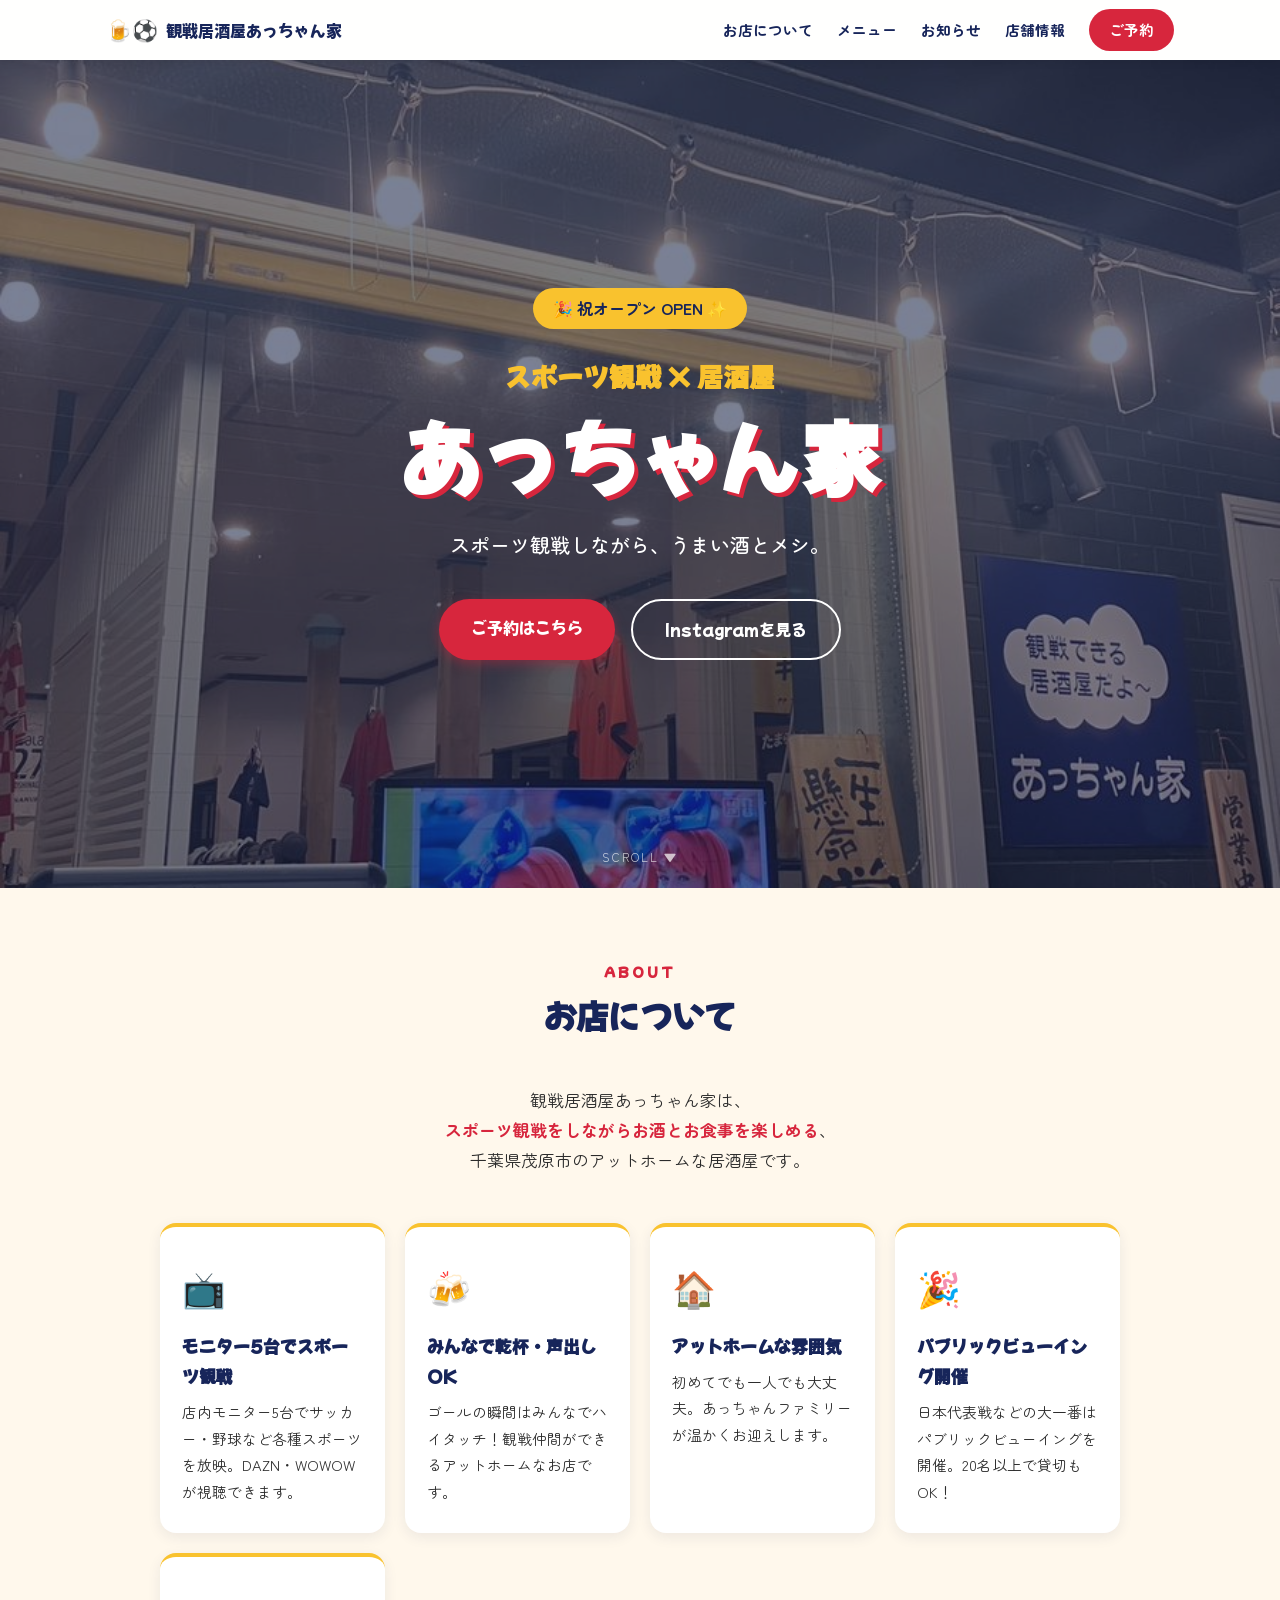
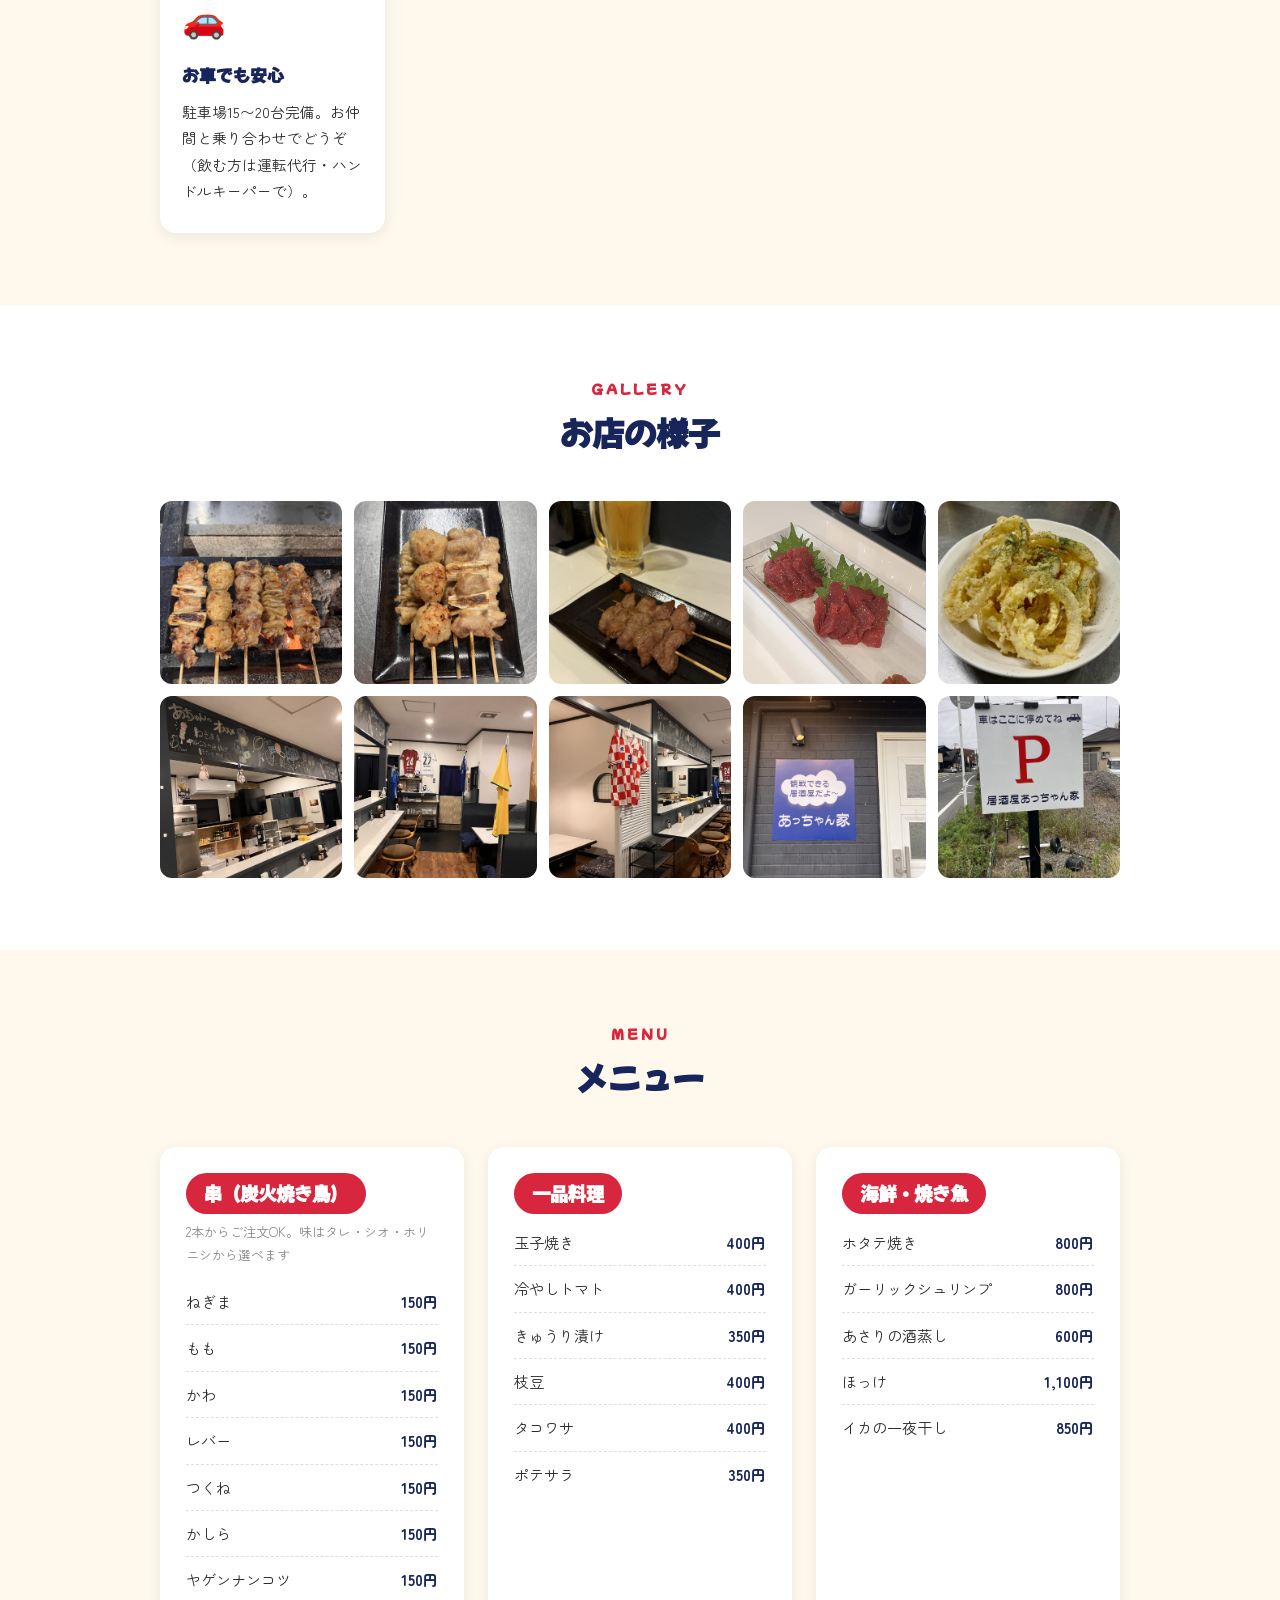
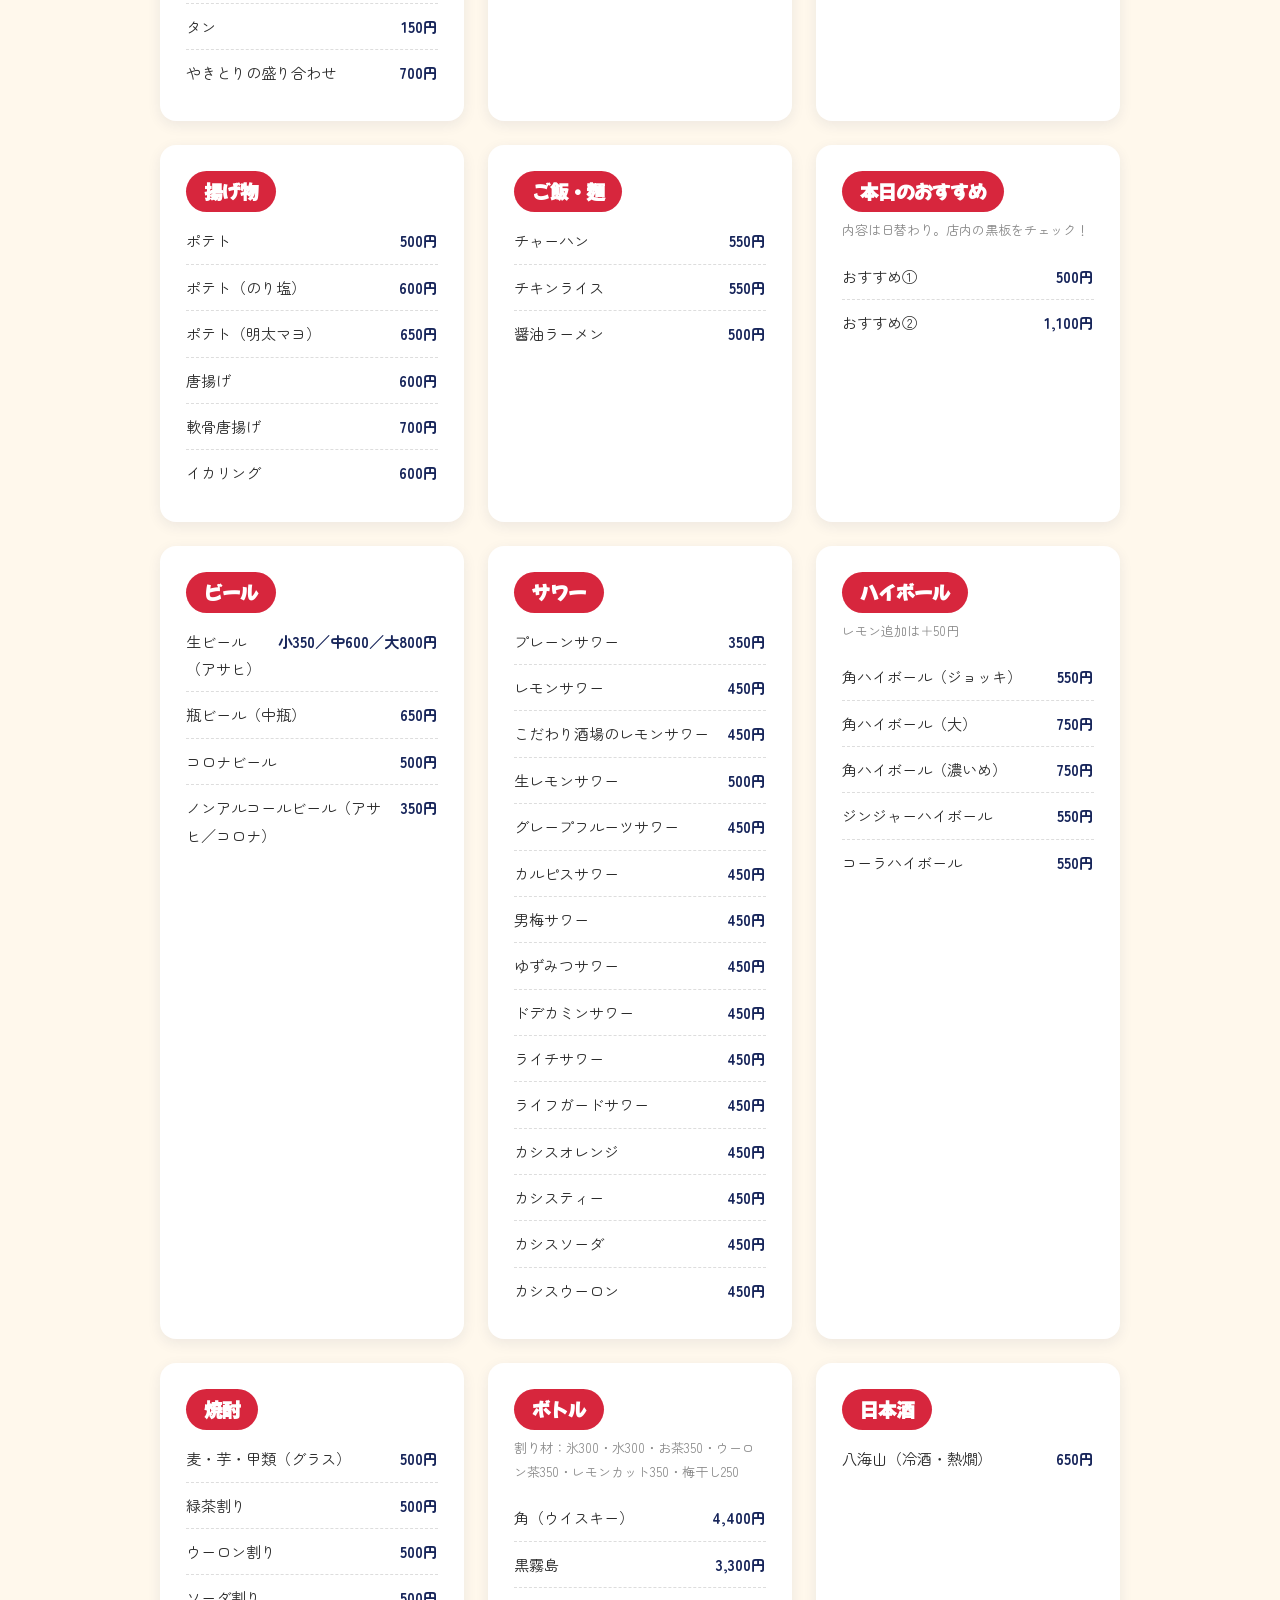
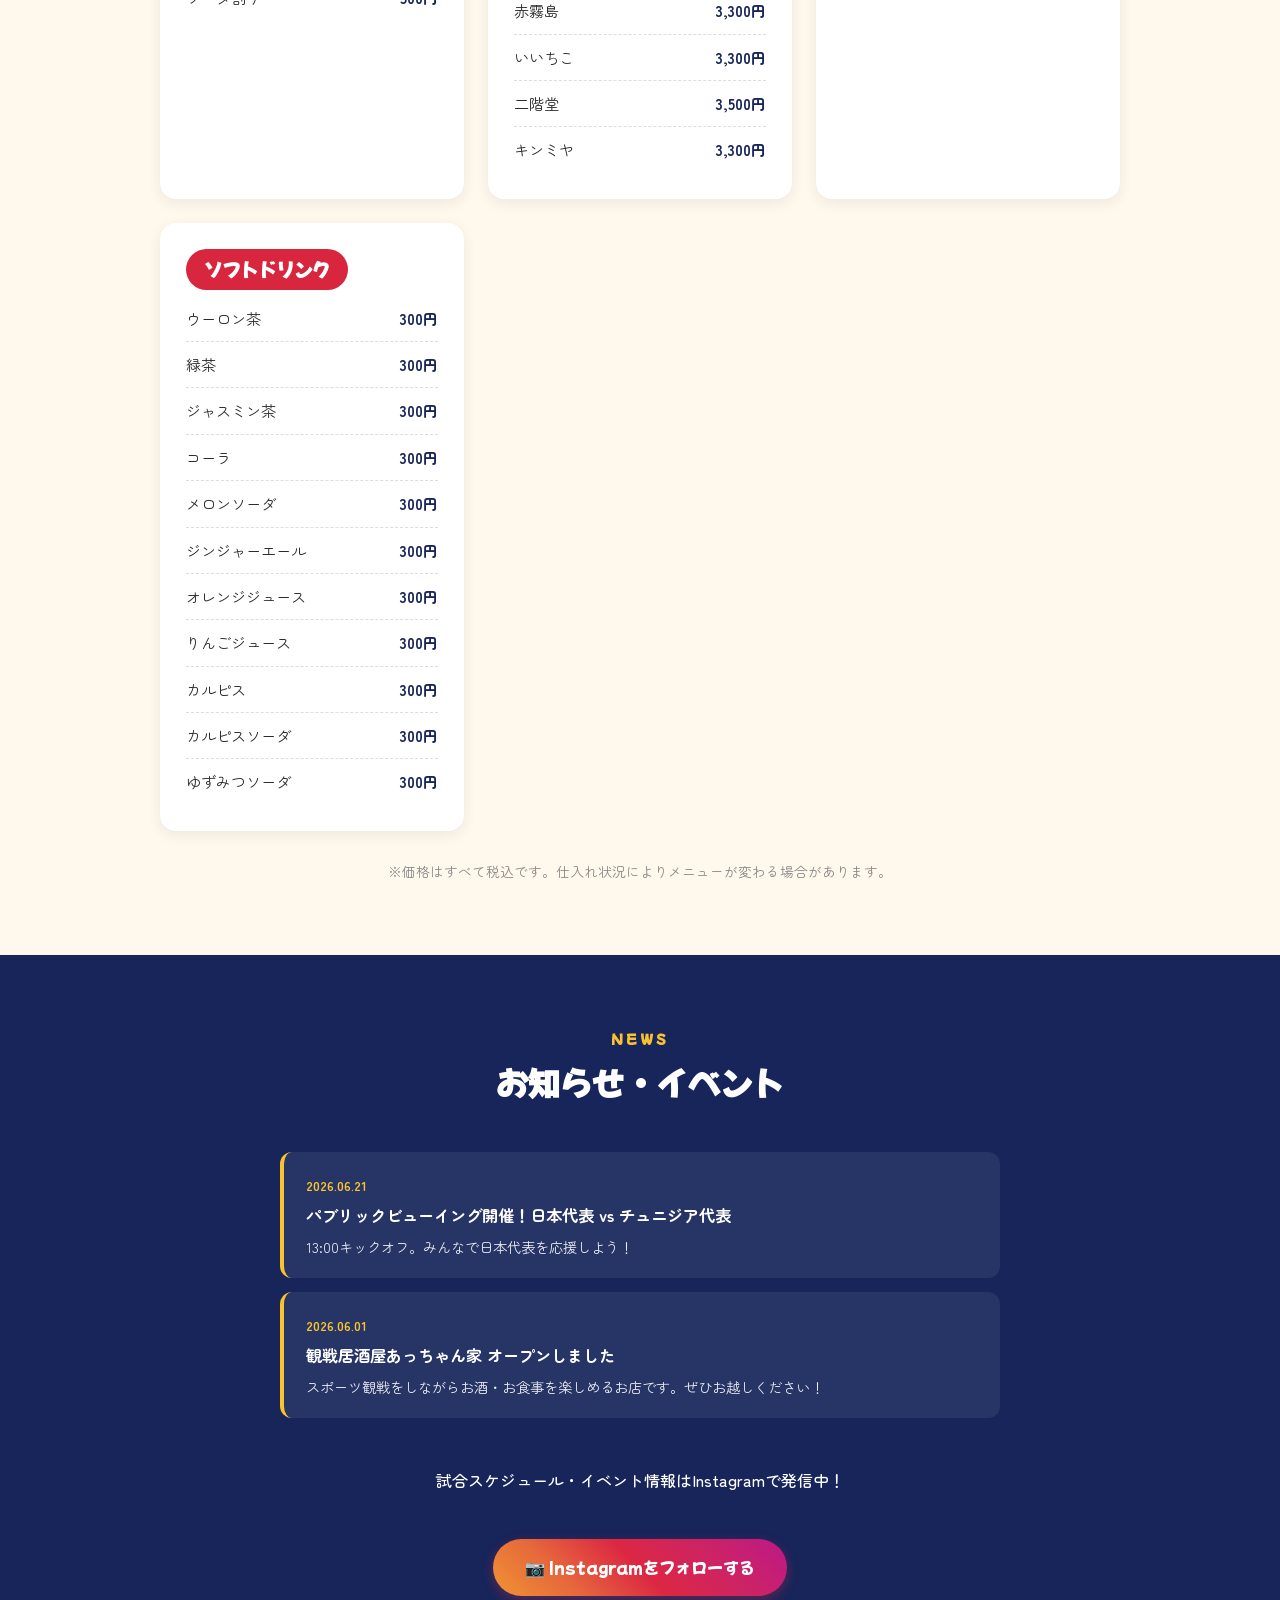
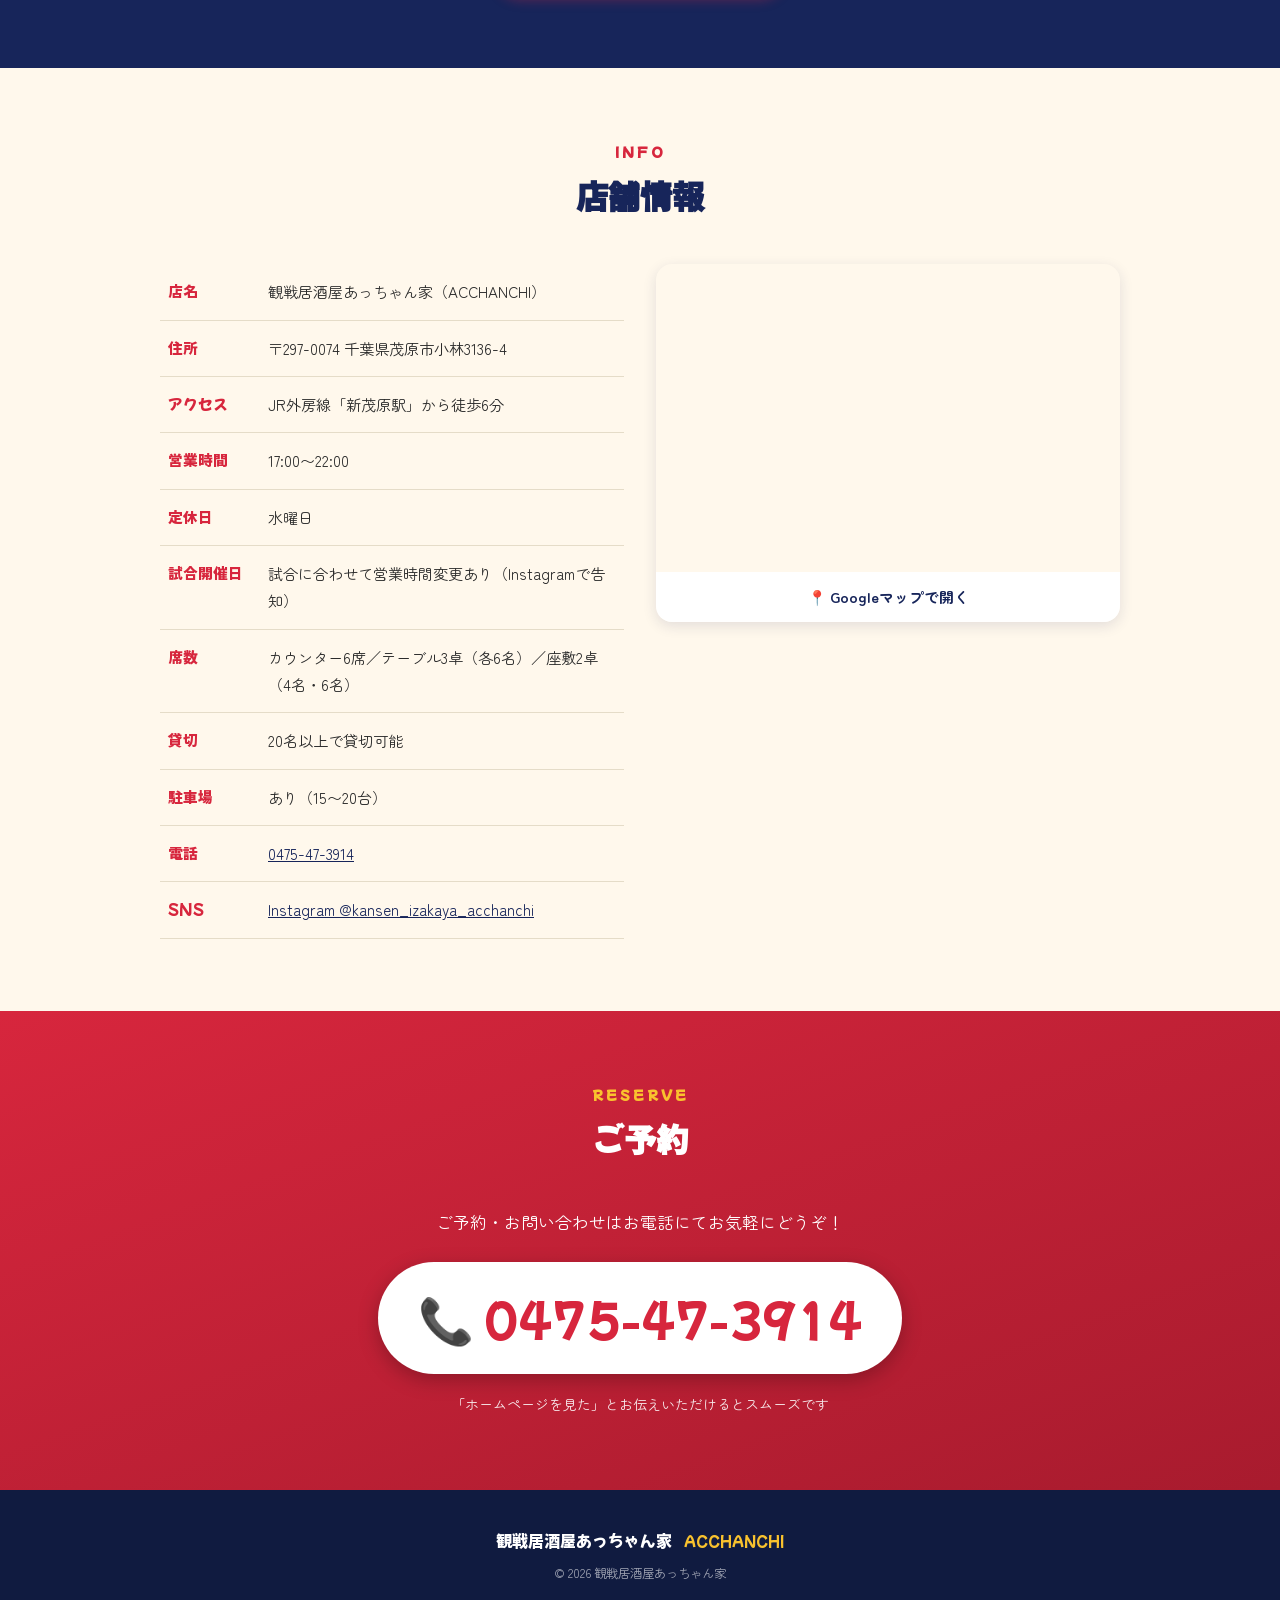
==== index.html @ 21cc7560 "deploy: 2026-07-06 22:08" ====
<!DOCTYPE html>
<html lang="ja">
<head>
  <meta charset="UTF-8">
  <meta name="viewport" content="width=device-width, initial-scale=1.0">
  <title>観戦居酒屋あっちゃん家｜千葉県茂原市のスポーツ観戦居酒屋</title>
  <meta name="description" content="千葉県茂原市・新茂原駅徒歩6分のスポーツ観戦居酒屋「あっちゃん家」。モニター5台（DAZN・WOWOW）でスポーツ観戦をしながら、炭火焼き鳥とお酒を楽しめるアットホームなお店。駐車場完備・20名以上で貸切OK・パブリックビューイングも開催！">
  <link rel="icon" type="image/svg+xml" href="images/favicon.svg">
  <link rel="canonical" href="https://taka-tokium.github.io/acchanchi-hp/">
  <!-- OGP（LINE・X等でURL共有時のカード表示）。独自ドメイン移行時はURLを差し替えること -->
  <meta property="og:type" content="website">
  <meta property="og:title" content="観戦居酒屋あっちゃん家｜千葉県茂原市のスポーツ観戦居酒屋">
  <meta property="og:description" content="モニター5台でスポーツ観戦しながら炭火焼き鳥とお酒！新茂原駅徒歩6分・駐車場完備・貸切OK。">
  <meta property="og:url" content="https://taka-tokium.github.io/acchanchi-hp/">
  <meta property="og:image" content="https://taka-tokium.github.io/acchanchi-hp/images/og-image.jpg">
  <meta property="og:locale" content="ja_JP">
  <meta name="twitter:card" content="summary_large_image">
  <link rel="preconnect" href="https://fonts.googleapis.com">
  <link rel="preconnect" href="https://fonts.gstatic.com" crossorigin>
  <link href="https://fonts.googleapis.com/css2?family=Mochiy+Pop+One&family=Zen+Maru+Gothic:wght@400;500;700&display=swap" rel="stylesheet">
  <link rel="stylesheet" href="css/style.css">
</head>
<body>

  <!-- ヘッダー -->
  <header class="header">
    <div class="header-inner">
      <a href="#top" class="header-logo">
        <span class="logo-mark">🍺⚽</span>
        <span class="logo-text">観戦居酒屋あっちゃん家</span>
      </a>
      <nav class="nav" id="nav">
        <a href="#about">お店について</a>
        <a href="#menu">メニュー</a>
        <a href="#news">お知らせ</a>
        <a href="#info">店舗情報</a>
        <a href="#reserve" class="nav-reserve">ご予約</a>
      </nav>
      <button class="nav-toggle" id="navToggle" aria-label="メニューを開く">
        <span></span><span></span><span></span>
      </button>
    </div>
  </header>

  <!-- ヒーロー -->
  <section class="hero" id="top">
    <div class="hero-bg" id="heroBg"></div>
    <div class="hero-content">
      <p class="hero-badge">🎉 祝オープン OPEN ✨</p>
      <h1 class="hero-title">
        <span class="hero-title-sub">スポーツ観戦 × 居酒屋</span>
        <span class="hero-title-main">あっちゃん家</span>
      </h1>
      <p class="hero-catch" id="heroCatch">スポーツ観戦しながら、うまい酒とメシ。</p>
      <div class="hero-buttons">
        <a href="#reserve" class="btn btn-primary">ご予約はこちら</a>
        <a href="#" class="btn btn-outline" id="heroInsta" target="_blank" rel="noopener">Instagramを見る</a>
      </div>
    </div>
    <div class="hero-scroll">SCROLL ▼</div>
  </section>

  <!-- お店について -->
  <section class="section about" id="about">
    <div class="container">
      <h2 class="section-title"><span class="section-en">ABOUT</span>お店について</h2>
      <p class="about-lead">
        観戦居酒屋あっちゃん家は、<br class="pc-only">
        <strong>スポーツ観戦をしながらお酒とお食事を楽しめる</strong>、<br class="pc-only">
        千葉県茂原市のアットホームな居酒屋です。
      </p>
      <div class="feature-grid" id="featureGrid"></div>
    </div>
  </section>

  <!-- 写真ギャラリー -->
  <section class="section gallery" id="gallery">
    <div class="container">
      <h2 class="section-title"><span class="section-en">GALLERY</span>お店の様子</h2>
      <div class="gallery-grid" id="galleryGrid"></div>
    </div>
  </section>

  <!-- メニュー -->
  <section class="section menu" id="menu">
    <div class="container">
      <h2 class="section-title"><span class="section-en">MENU</span>メニュー</h2>
      <div class="menu-grid" id="menuGrid"></div>
      <p class="menu-note">※価格はすべて税込です。仕入れ状況によりメニューが変わる場合があります。</p>
    </div>
  </section>

  <!-- お知らせ・イベント -->
  <section class="section news" id="news">
    <div class="container">
      <h2 class="section-title"><span class="section-en">NEWS</span>お知らせ・イベント</h2>
      <ul class="news-list" id="newsList"></ul>
      <div class="insta-block">
        <p class="insta-lead">試合スケジュール・イベント情報はInstagramで発信中！</p>
        <div class="insta-embeds" id="instaEmbeds"></div>
        <a href="#" class="btn btn-insta" id="instaBtn" target="_blank" rel="noopener">
          📷 Instagramをフォローする
        </a>
      </div>
    </div>
  </section>

  <!-- 店舗情報 -->
  <section class="section info" id="info">
    <div class="container">
      <h2 class="section-title"><span class="section-en">INFO</span>店舗情報</h2>
      <div class="info-grid">
        <table class="info-table" id="infoTable"></table>
        <div class="info-map">
          <iframe
            id="mapFrame"
            src=""
            width="100%" height="300" style="border:0;"
            allowfullscreen="" loading="lazy"
            referrerpolicy="no-referrer-when-downgrade"
            title="あっちゃん家の地図"></iframe>
          <a href="#" class="map-link" id="mapLink" target="_blank" rel="noopener">📍 Googleマップで開く</a>
        </div>
      </div>
    </div>
  </section>

  <!-- 予約 -->
  <section class="section reserve" id="reserve">
    <div class="container">
      <h2 class="section-title reserve-title"><span class="section-en">RESERVE</span>ご予約</h2>
      <p class="reserve-lead">ご予約・お問い合わせはお電話にてお気軽にどうぞ！</p>
      <a href="tel:0475-47-3914" class="reserve-tel" id="reserveTel">📞 0475-47-3914</a>
      <p class="reserve-note">「ホームページを見た」とお伝えいただけるとスムーズです</p>
    </div>
  </section>

  <!-- フッター -->
  <footer class="footer">
    <p class="footer-logo">観戦居酒屋あっちゃん家 <span class="footer-roman">ACCHANCHI</span></p>
    <p class="footer-copy">&copy; <span id="year"></span> 観戦居酒屋あっちゃん家</p>
  </footer>

  <!-- スマホ用固定予約バー -->
  <a href="tel:0475-47-3914" class="fixed-tel" id="fixedTel">📞 電話で予約する</a>

  <script src="data/site-data.js"></script>
  <script src="js/main.js"></script>
</body>
</html>
---- css/style.css ----
/* ============================================================
   観戦居酒屋あっちゃん家 スタイルシート
   カラーはロゴ準拠：赤・黄・紺・クリーム
   ============================================================ */

:root {
  --red: #d7263d;
  --yellow: #f9c22e;
  --navy: #17255a;
  --navy-dark: #101b40;
  --cream: #fff8ec;
  --white: #ffffff;
  --text: #2b2b2b;
  --font-head: "Mochiy Pop One", sans-serif;
  --font-body: "Zen Maru Gothic", sans-serif;
}

* { margin: 0; padding: 0; box-sizing: border-box; }

html { scroll-behavior: smooth; scroll-padding-top: 70px; }

body {
  font-family: var(--font-body);
  color: var(--text);
  background: var(--cream);
  line-height: 1.8;
}

img { max-width: 100%; display: block; }
a { color: inherit; text-decoration: none; }

.container { max-width: 1000px; margin: 0 auto; padding: 0 20px; }

.pc-only { display: none; }
@media (min-width: 768px) { .pc-only { display: inline; } }

/* ---------- ボタン ---------- */
.btn {
  display: inline-block;
  padding: 14px 32px;
  border-radius: 999px;
  font-family: var(--font-head);
  font-size: 1rem;
  transition: transform 0.2s, box-shadow 0.2s;
}
.btn:hover { transform: translateY(-2px); box-shadow: 0 6px 16px rgba(0,0,0,0.2); }
.btn-primary { background: var(--red); color: var(--white); box-shadow: 0 4px 12px rgba(215,38,61,0.4); }
.btn-outline { border: 2px solid var(--white); color: var(--white); }
.btn-insta {
  background: linear-gradient(45deg, #f09433, #e6683c, #dc2743, #cc2366, #bc1888);
  color: var(--white);
  box-shadow: 0 4px 12px rgba(220,39,67,0.35);
}

/* ---------- ヘッダー ---------- */
.header {
  position: fixed; top: 0; left: 0; right: 0; z-index: 100;
  background: rgba(255,255,255,0.95);
  box-shadow: 0 2px 8px rgba(0,0,0,0.08);
}
.header-inner {
  max-width: 1100px; margin: 0 auto; padding: 0 16px;
  height: 60px; display: flex; align-items: center; justify-content: space-between;
}
.header-logo { display: flex; align-items: center; gap: 8px; }
.logo-mark { font-size: 1.3rem; }
.logo-text { font-family: var(--font-head); font-size: 1rem; color: var(--navy); }

.nav { display: flex; gap: 24px; align-items: center; }
.nav a { font-weight: 700; font-size: 0.92rem; color: var(--navy); }
.nav a:hover { color: var(--red); }
.nav-reserve {
  background: var(--red); color: var(--white) !important;
  padding: 8px 20px; border-radius: 999px;
}
.nav-toggle { display: none; }

@media (max-width: 767px) {
  .logo-text { font-size: 0.85rem; }
  .nav {
    position: fixed; top: 60px; left: 0; right: 0;
    background: var(--white); flex-direction: column; gap: 0;
    max-height: 0; overflow: hidden; transition: max-height 0.3s ease;
    box-shadow: 0 8px 16px rgba(0,0,0,0.1);
  }
  .nav.open { max-height: 320px; }
  .nav a { padding: 14px 20px; width: 100%; text-align: center; border-top: 1px solid #eee; }
  .nav-reserve { border-radius: 0; }
  .nav-toggle {
    display: flex; flex-direction: column; gap: 5px;
    background: none; border: none; padding: 8px; cursor: pointer;
  }
  .nav-toggle span { width: 24px; height: 3px; background: var(--navy); border-radius: 2px; transition: 0.3s; }
  .nav-toggle.open span:nth-child(1) { transform: translateY(8px) rotate(45deg); }
  .nav-toggle.open span:nth-child(2) { opacity: 0; }
  .nav-toggle.open span:nth-child(3) { transform: translateY(-8px) rotate(-45deg); }
}

/* ---------- ヒーロー ---------- */
.hero {
  position: relative; min-height: 92vh;
  display: flex; align-items: center; justify-content: center;
  text-align: center; color: var(--white); overflow: hidden;
  margin-top: 60px;
}
.hero-bg {
  position: absolute; inset: 0; z-index: -1;
  background:
    radial-gradient(circle at 15% 20%, rgba(249,194,46,0.25) 0%, transparent 40%),
    radial-gradient(circle at 85% 80%, rgba(215,38,61,0.3) 0%, transparent 45%),
    linear-gradient(160deg, var(--navy) 0%, var(--navy-dark) 100%);
  background-size: cover; background-position: center;
}
.hero-bg.has-photo::after {
  content: ""; position: absolute; inset: 0;
  background: rgba(16,27,64,0.55);
}
.hero-content { position: relative; padding: 60px 20px; }
.hero-badge {
  display: inline-block; background: var(--yellow); color: var(--navy);
  font-weight: 700; padding: 6px 20px; border-radius: 999px; margin-bottom: 24px;
}
.hero-title-sub {
  display: block; font-family: var(--font-head);
  font-size: clamp(1.1rem, 3.5vw, 1.6rem); color: var(--yellow); margin-bottom: 8px;
}
.hero-title-main {
  display: block; font-family: var(--font-head);
  font-size: clamp(2.6rem, 9vw, 5rem); line-height: 1.2;
  text-shadow: 4px 4px 0 var(--red);
}
.hero-catch { margin: 24px 0 36px; font-size: clamp(1rem, 3vw, 1.25rem); font-weight: 500; }
.hero-buttons { display: flex; gap: 16px; justify-content: center; flex-wrap: wrap; }
.hero-scroll {
  position: absolute; bottom: 20px; left: 50%; transform: translateX(-50%);
  font-size: 0.75rem; letter-spacing: 2px; opacity: 0.7;
  animation: bounce 2s infinite;
}
@keyframes bounce { 0%,100% { transform: translate(-50%,0); } 50% { transform: translate(-50%,6px); } }

/* ---------- セクション共通 ---------- */
.section { padding: 72px 0; }
.section-title {
  font-family: var(--font-head); font-size: clamp(1.5rem, 5vw, 2rem);
  text-align: center; color: var(--navy); margin-bottom: 40px;
}
.section-en {
  display: block; font-size: 0.8rem; letter-spacing: 3px;
  color: var(--red); margin-bottom: 4px;
}

/* ---------- お店について ---------- */
.about-lead { text-align: center; font-size: 1.05rem; margin-bottom: 48px; }
.about-lead strong { color: var(--red); }
.feature-grid {
  display: grid; gap: 20px;
  grid-template-columns: repeat(auto-fit, minmax(220px, 1fr));
}
.feature-card {
  background: var(--white); border-radius: 16px; padding: 28px 22px;
  box-shadow: 0 4px 14px rgba(23,37,90,0.08);
  border-top: 4px solid var(--yellow);
}
.feature-icon { font-size: 2.2rem; margin-bottom: 12px; }
.feature-title { font-family: var(--font-head); font-size: 1.05rem; color: var(--navy); margin-bottom: 8px; }
.feature-text { font-size: 0.92rem; }

/* ---------- ギャラリー ---------- */
.gallery { background: var(--white); }
.gallery-grid {
  display: grid; gap: 12px;
  grid-template-columns: repeat(auto-fill, minmax(160px, 1fr));
}
.gallery-item { border-radius: 12px; overflow: hidden; aspect-ratio: 1; }
.gallery-item img { width: 100%; height: 100%; object-fit: cover; transition: transform 0.3s; }
.gallery-item:hover img { transform: scale(1.05); }
.gallery-placeholder {
  aspect-ratio: 1; border-radius: 12px;
  display: flex; align-items: center; justify-content: center;
  font-size: 2rem;
  background: linear-gradient(135deg, var(--cream), #ffe9c2);
  border: 2px dashed var(--yellow);
}
.gallery-note { grid-column: 1 / -1; text-align: center; color: #888; font-size: 0.9rem; }

/* ---------- メニュー ---------- */
.menu-grid { display: grid; gap: 24px; grid-template-columns: repeat(auto-fit, minmax(280px, 1fr)); }
.menu-card {
  background: var(--white); border-radius: 16px; padding: 26px;
  box-shadow: 0 4px 14px rgba(23,37,90,0.08);
}
.menu-category {
  font-family: var(--font-head); font-size: 1.15rem; color: var(--white);
  background: var(--red); display: inline-block;
  padding: 4px 18px; border-radius: 999px; margin-bottom: 6px;
}
.menu-cat-note { font-size: 0.82rem; color: #888; margin-bottom: 12px; }
.menu-items { list-style: none; }
.menu-items li {
  display: flex; justify-content: space-between; align-items: baseline;
  padding: 9px 0; border-bottom: 1px dashed #ddd; font-size: 0.95rem;
}
.menu-items li:last-child { border-bottom: none; }
.menu-price { font-weight: 700; color: var(--navy); white-space: nowrap; margin-left: 12px; }
.menu-note { text-align: center; margin-top: 28px; font-size: 0.85rem; color: #888; }

/* ---------- お知らせ ---------- */
.news { background: var(--navy); color: var(--white); }
.news .section-title { color: var(--white); }
.news .section-en { color: var(--yellow); }
.news-list { list-style: none; max-width: 720px; margin: 0 auto 48px; }
.news-item {
  background: rgba(255,255,255,0.07); border-radius: 12px;
  padding: 18px 22px; margin-bottom: 14px;
  border-left: 4px solid var(--yellow);
}
.news-date { font-size: 0.8rem; color: var(--yellow); font-weight: 700; }
.news-title { font-weight: 700; font-size: 1.02rem; margin: 2px 0 4px; }
.news-text { font-size: 0.9rem; opacity: 0.9; }
.insta-block { text-align: center; }
.insta-lead { margin-bottom: 20px; font-weight: 500; }
.insta-embeds {
  display: flex; flex-wrap: wrap; gap: 16px; justify-content: center;
  margin-bottom: 24px;
}
.insta-embeds blockquote { min-width: 300px; max-width: 400px; }

/* ---------- 店舗情報 ---------- */
.info-grid { display: grid; gap: 32px; grid-template-columns: 1fr; }
@media (min-width: 768px) { .info-grid { grid-template-columns: 1fr 1fr; align-items: start; } }
.info-table { width: 100%; border-collapse: collapse; }
.info-table th, .info-table td { padding: 14px 8px; border-bottom: 1px solid #e5dcc8; text-align: left; vertical-align: top; }
.info-table th { width: 100px; color: var(--red); font-family: var(--font-head); font-weight: 400; font-size: 0.92rem; white-space: nowrap; }
.info-table td { font-size: 0.95rem; }
.info-table a { color: var(--navy); text-decoration: underline; }
.info-map { border-radius: 16px; overflow: hidden; box-shadow: 0 4px 14px rgba(23,37,90,0.12); }
.map-link {
  display: block; text-align: center; padding: 12px;
  background: var(--white); color: var(--navy);
  font-weight: 700; font-size: 0.92rem;
}
.map-link:hover { color: var(--red); }

/* ---------- 予約 ---------- */
.reserve {
  background: linear-gradient(160deg, var(--red) 0%, #a81b2e 100%);
  color: var(--white); text-align: center;
}
.reserve-title { color: var(--white); }
.reserve .section-en { color: var(--yellow); }
.reserve-lead { margin-bottom: 24px; font-size: 1.05rem; }
.reserve-tel {
  display: inline-block; font-family: var(--font-head);
  font-size: clamp(1.8rem, 7vw, 2.8rem);
  background: var(--white); color: var(--red);
  padding: 16px 40px; border-radius: 999px;
  box-shadow: 0 6px 20px rgba(0,0,0,0.25);
  transition: transform 0.2s;
}
.reserve-tel:hover { transform: scale(1.03); }
.reserve-note { margin-top: 18px; font-size: 0.88rem; opacity: 0.9; }

/* ---------- フッター ---------- */
.footer { background: var(--navy-dark); color: var(--white); text-align: center; padding: 36px 20px 90px; }
.footer-logo { font-family: var(--font-head); margin-bottom: 8px; }
.footer-roman { color: var(--yellow); font-size: 0.85rem; margin-left: 8px; }
.footer-copy { font-size: 0.78rem; opacity: 0.6; }
@media (min-width: 768px) { .footer { padding-bottom: 36px; } }

/* ---------- スマホ固定電話バー ---------- */
.fixed-tel {
  position: fixed; bottom: 12px; left: 12px; right: 12px; z-index: 90;
  background: var(--red); color: var(--white); text-align: center;
  font-family: var(--font-head); font-size: 1.05rem;
  padding: 14px; border-radius: 999px;
  box-shadow: 0 6px 20px rgba(215,38,61,0.5);
}
@media (min-width: 768px) { .fixed-tel { display: none; } }
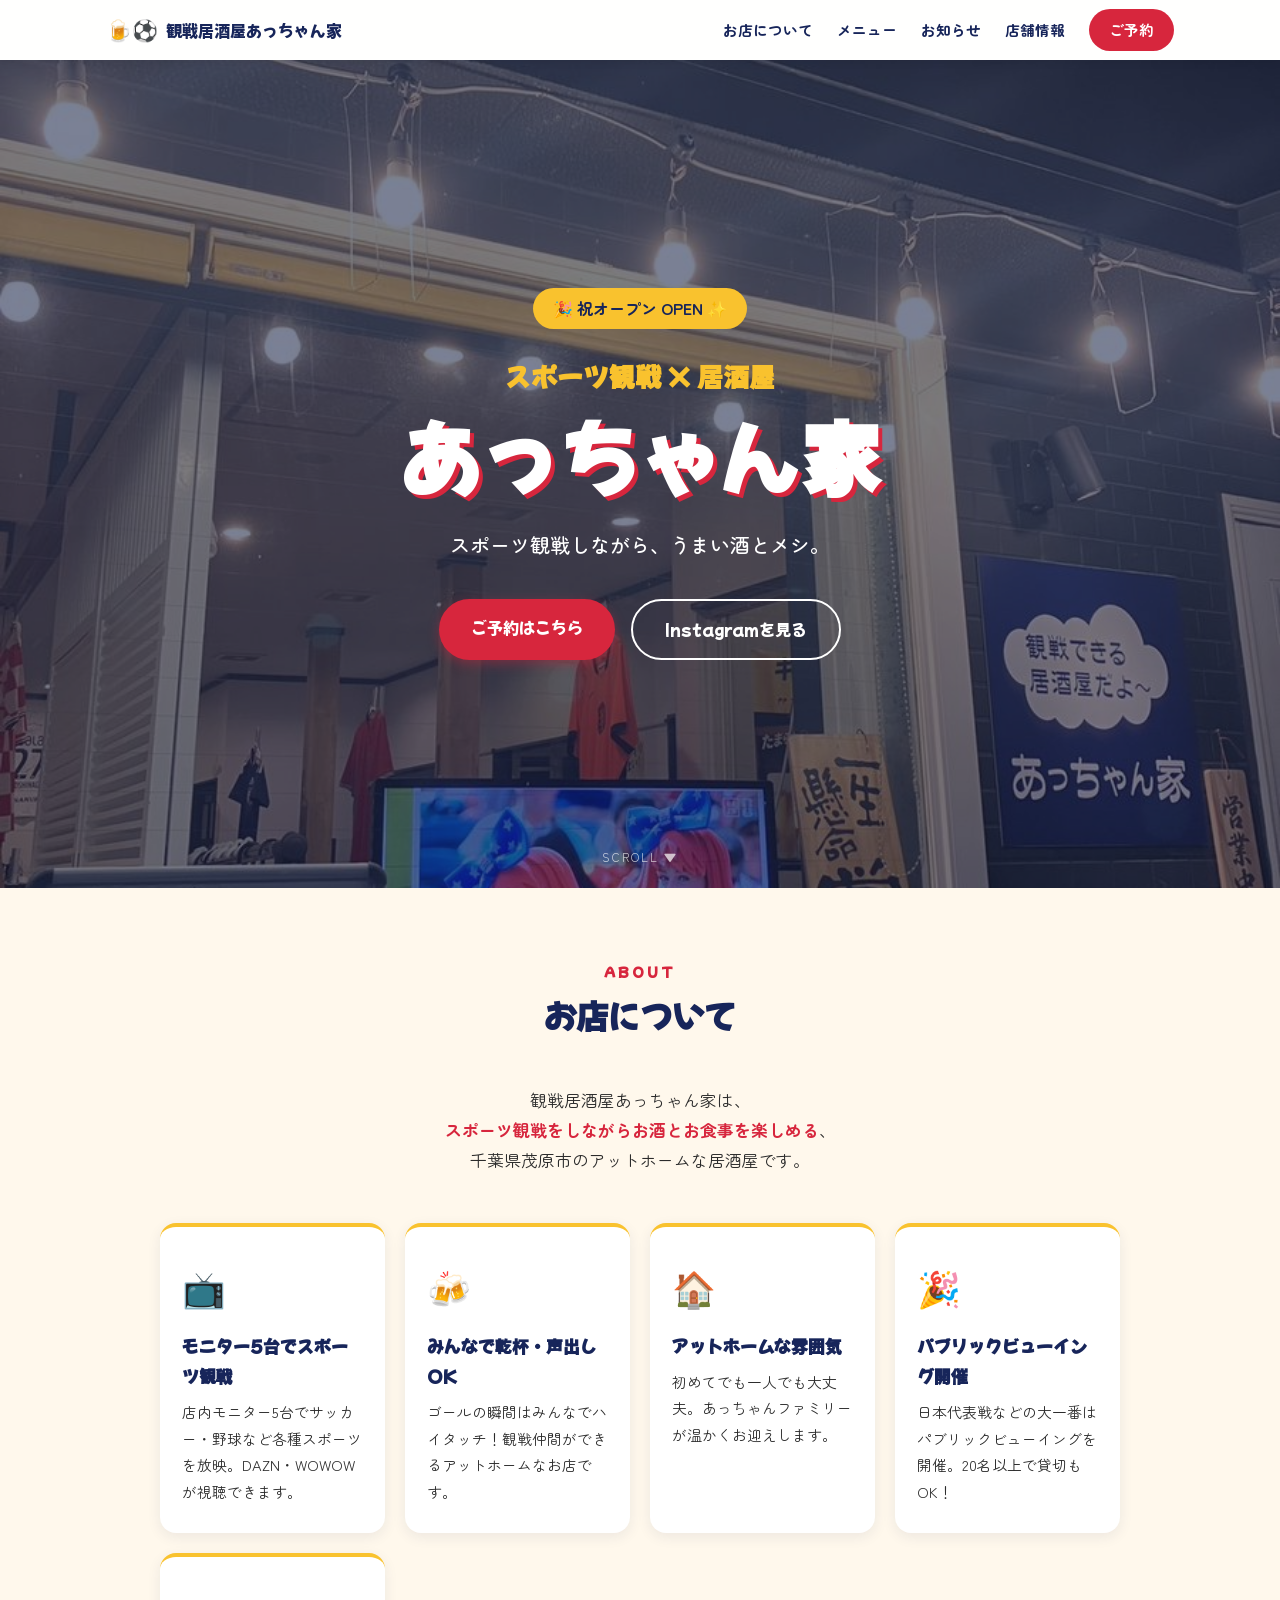
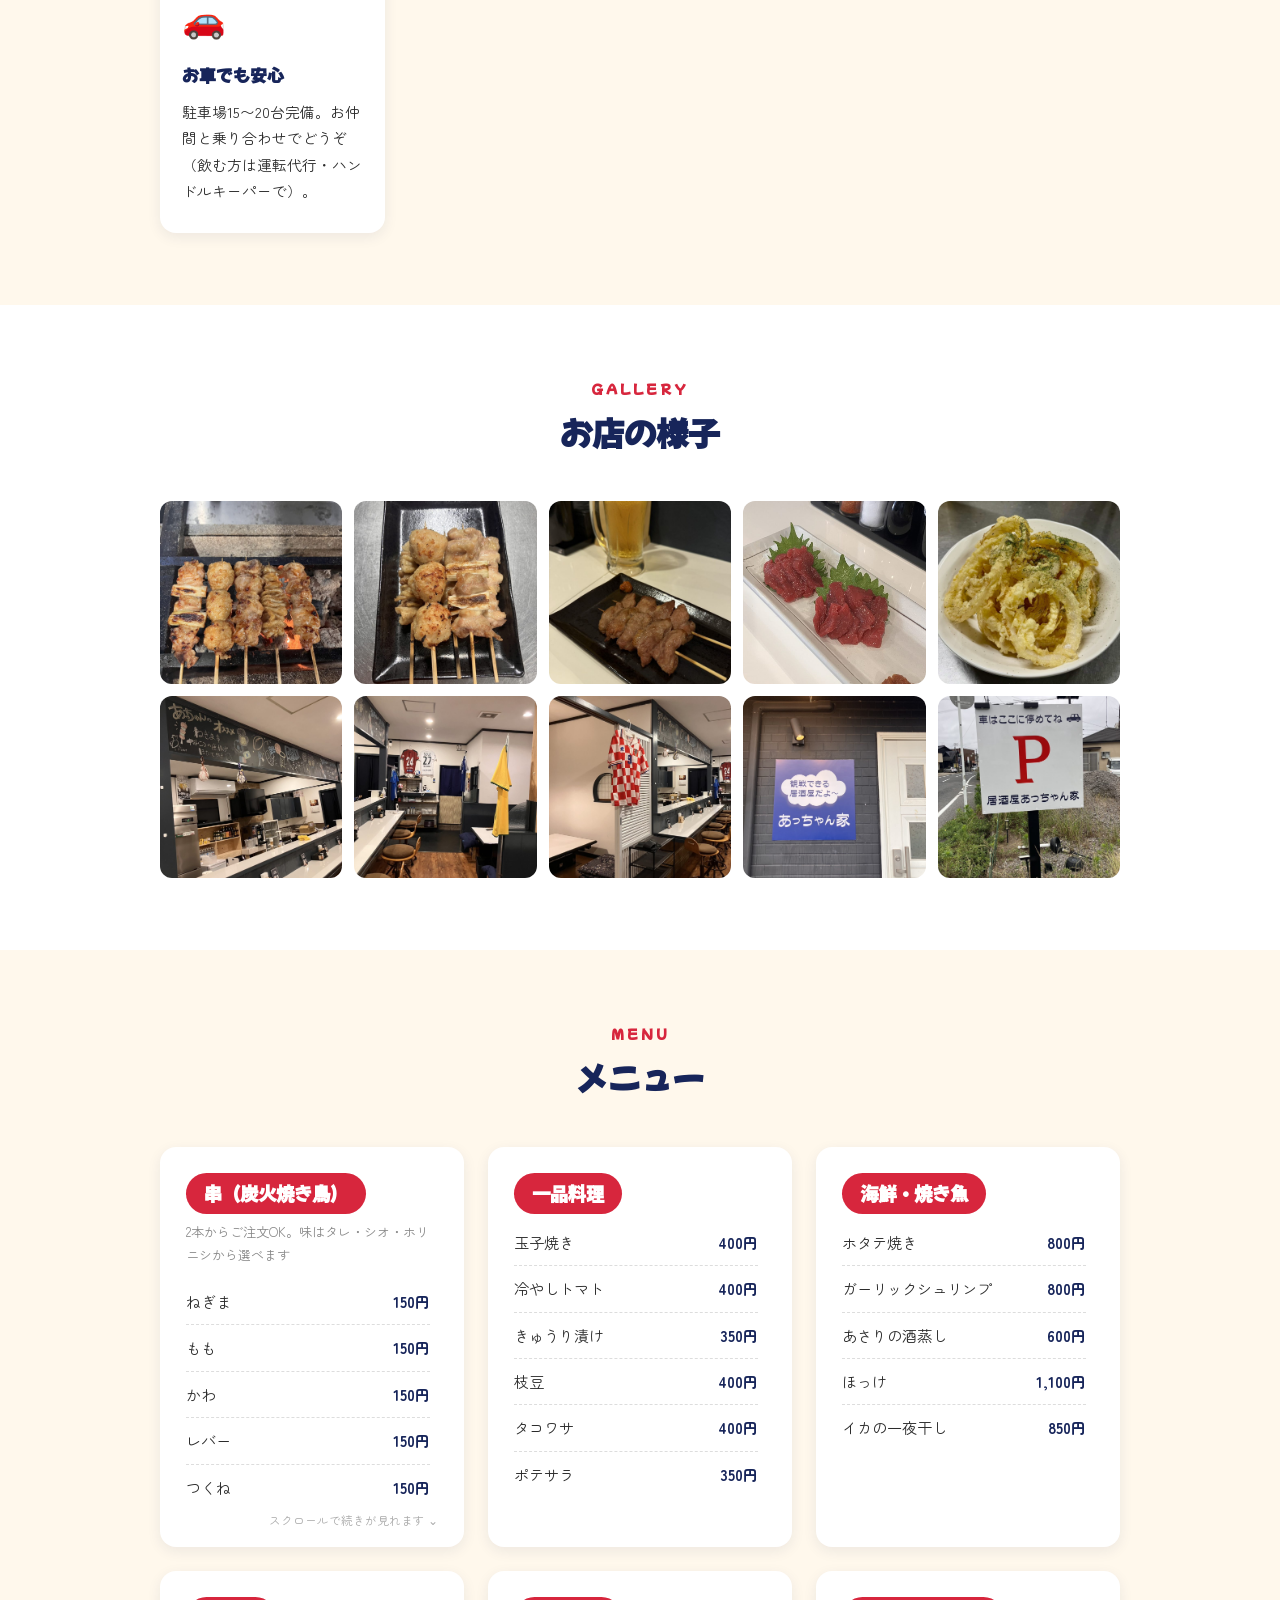
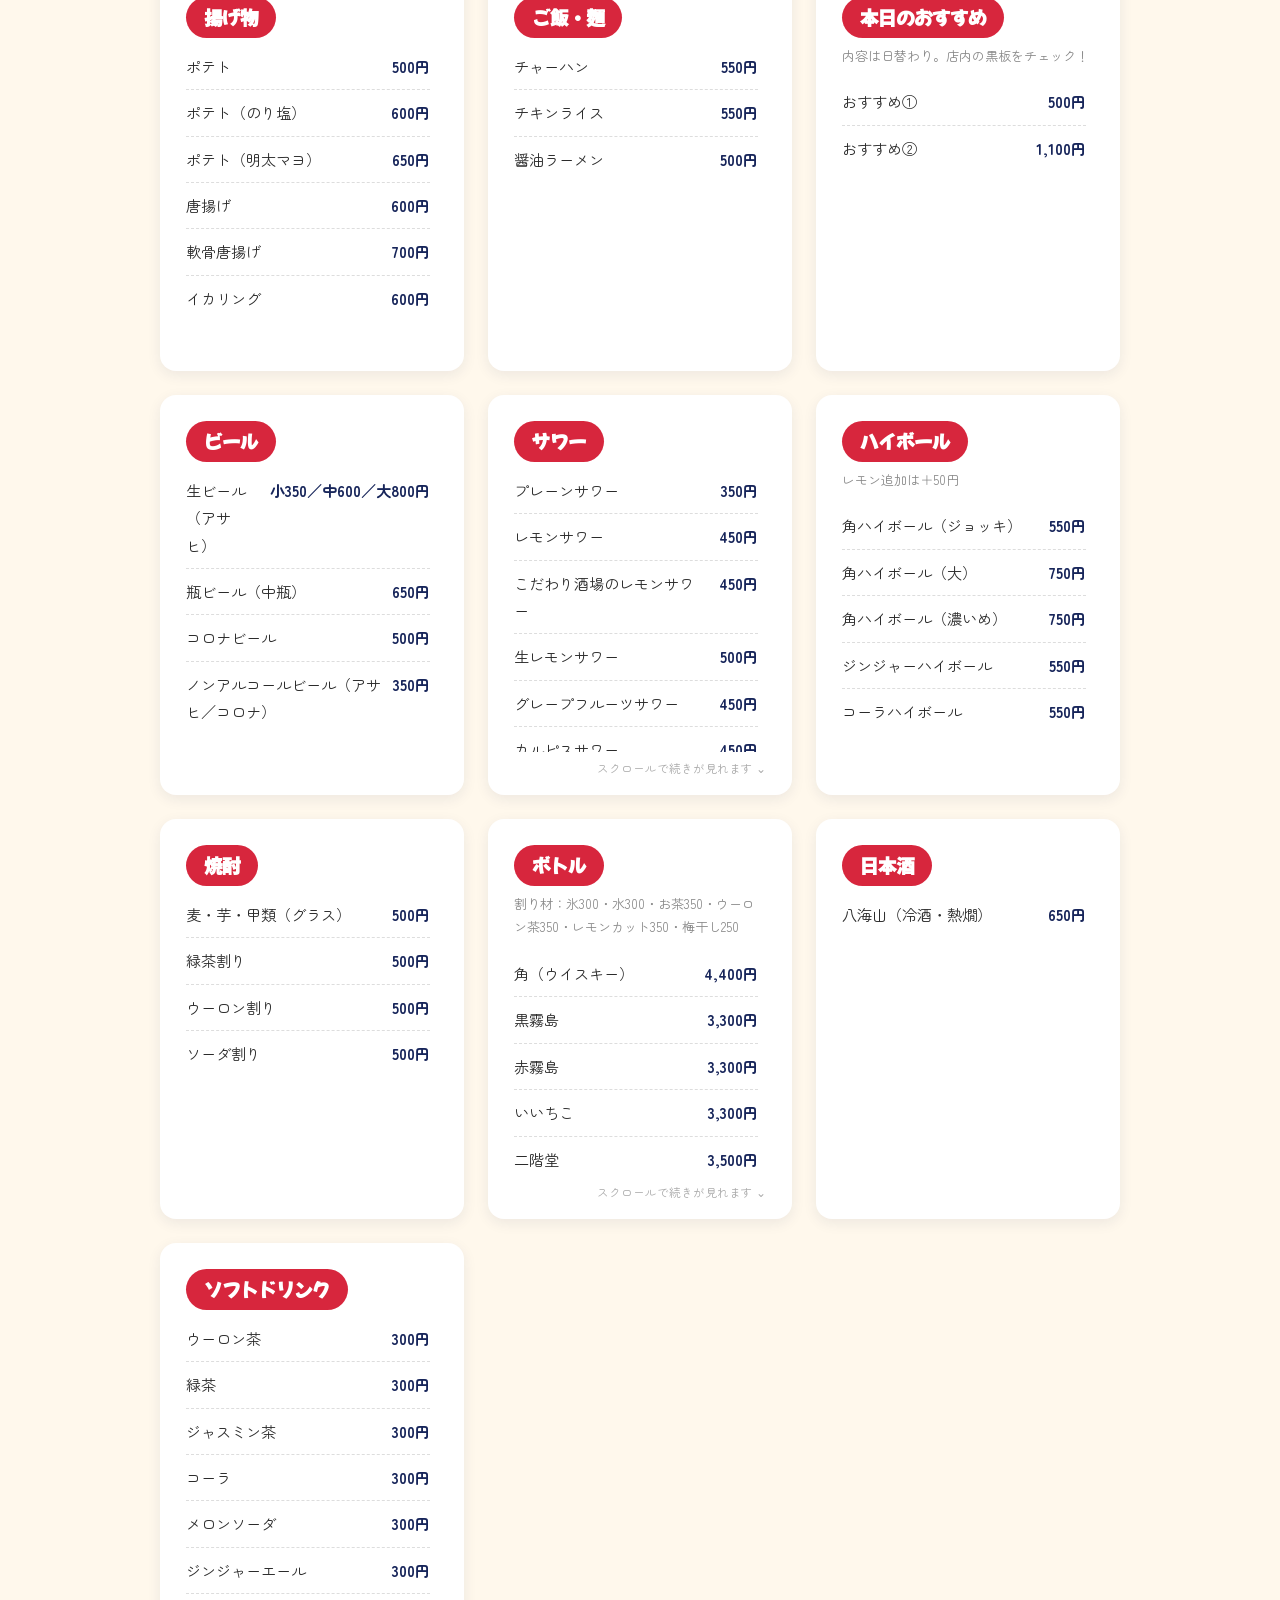
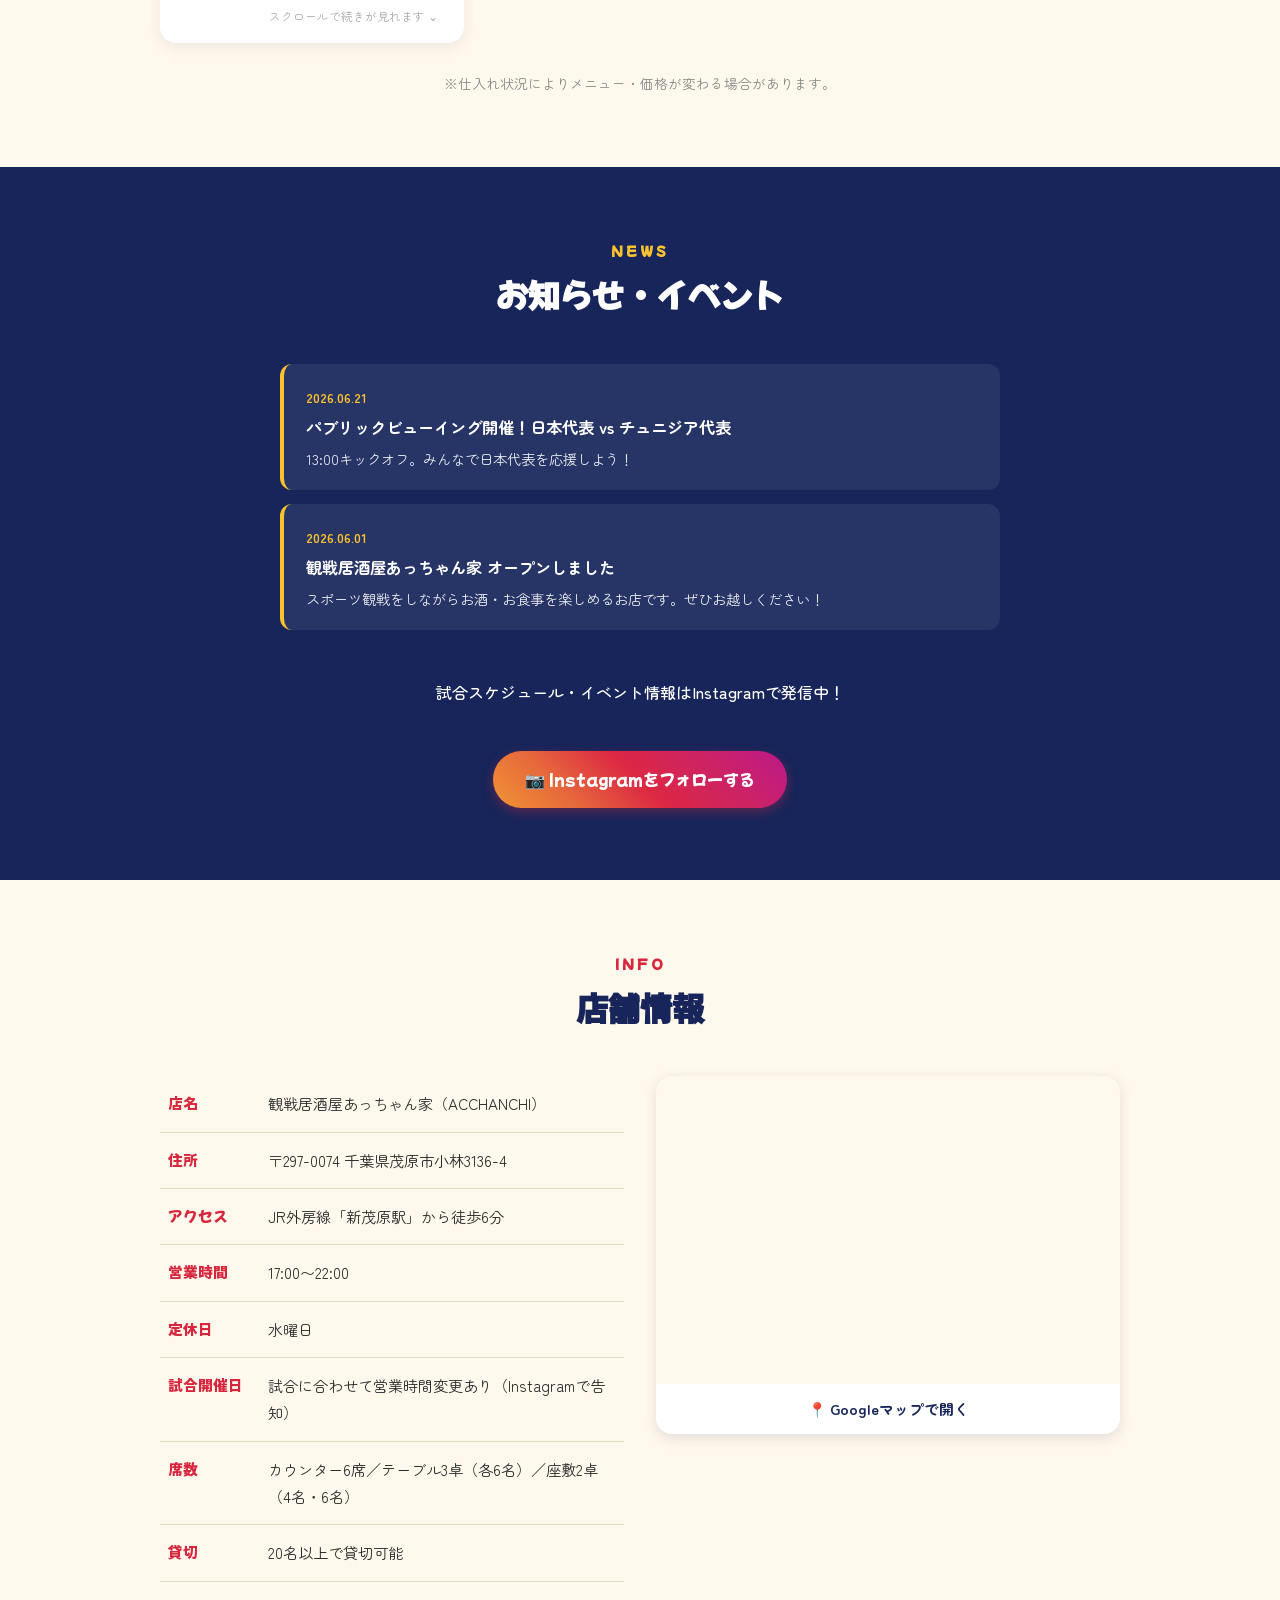
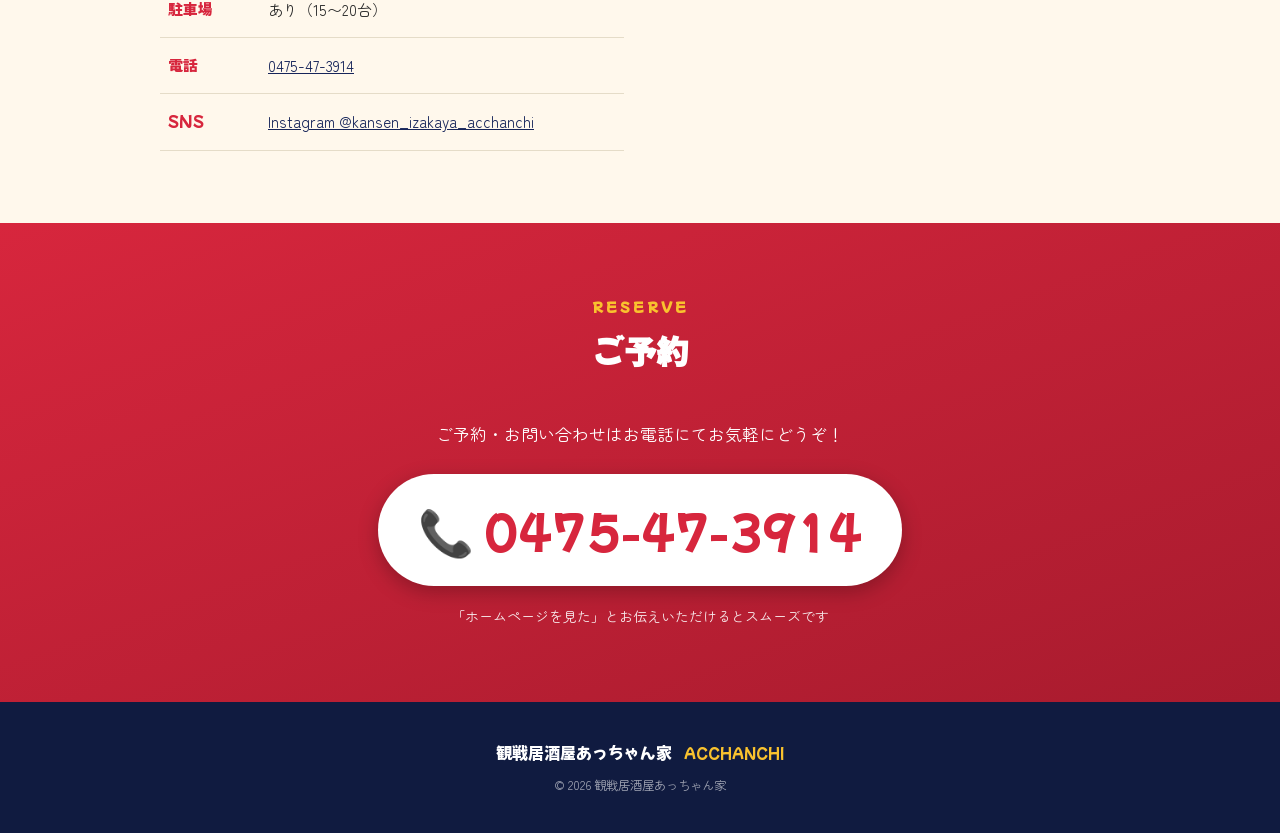
==== commit 8fa35fcd: "deploy: 2026-07-08 10:07" ====
--- a/index.html
+++ b/index.html
@@ -86,7 +86,7 @@
     <div class="container">
       <h2 class="section-title"><span class="section-en">MENU</span>メニュー</h2>
       <div class="menu-grid" id="menuGrid"></div>
-      <p class="menu-note">※価格はすべて税込です。仕入れ状況によりメニューが変わる場合があります。</p>
+      <p class="menu-note">※仕入れ状況によりメニュー・価格が変わる場合があります。</p>
     </div>
   </section>
 
--- a/css/style.css
+++ b/css/style.css
@@ -186,12 +186,19 @@
 /* ---------- メニュー ---------- */
 .menu-grid { display: grid; gap: 24px; grid-template-columns: repeat(auto-fit, minmax(280px, 1fr)); }
 .menu-card {
-  background: var(--white); border-radius: 16px; padding: 26px;
+  background: var(--white); border-radius: 16px; padding: 26px 26px 16px;
   box-shadow: 0 4px 14px rgba(23,37,90,0.08);
-}
+  height: 400px; display: flex; flex-direction: column;
+}
+.menu-items-wrap { flex: 1; overflow-y: auto; padding-right: 8px; min-height: 0; }
+/* スクロールバーを常時見せて「続きがある」ことを伝える */
+.menu-items-wrap::-webkit-scrollbar { width: 6px; }
+.menu-items-wrap::-webkit-scrollbar-track { background: #f1ece0; border-radius: 3px; }
+.menu-items-wrap::-webkit-scrollbar-thumb { background: #c9c2b2; border-radius: 3px; }
+.menu-scroll-hint { font-size: 0.72rem; color: #aaa; text-align: right; padding-top: 6px; }
 .menu-category {
   font-family: var(--font-head); font-size: 1.15rem; color: var(--white);
-  background: var(--red); display: inline-block;
+  background: var(--red); display: inline-block; align-self: flex-start;
   padding: 4px 18px; border-radius: 999px; margin-bottom: 6px;
 }
 .menu-cat-note { font-size: 0.82rem; color: #888; margin-bottom: 12px; }
@@ -251,9 +258,10 @@
 .reserve-lead { margin-bottom: 24px; font-size: 1.05rem; }
 .reserve-tel {
   display: inline-block; font-family: var(--font-head);
-  font-size: clamp(1.8rem, 7vw, 2.8rem);
+  font-size: clamp(1.4rem, 5.5vw, 2.8rem);
+  white-space: nowrap;
   background: var(--white); color: var(--red);
-  padding: 16px 40px; border-radius: 999px;
+  padding: 16px clamp(20px, 6vw, 40px); border-radius: 999px;
   box-shadow: 0 6px 20px rgba(0,0,0,0.25);
   transition: transform 0.2s;
 }
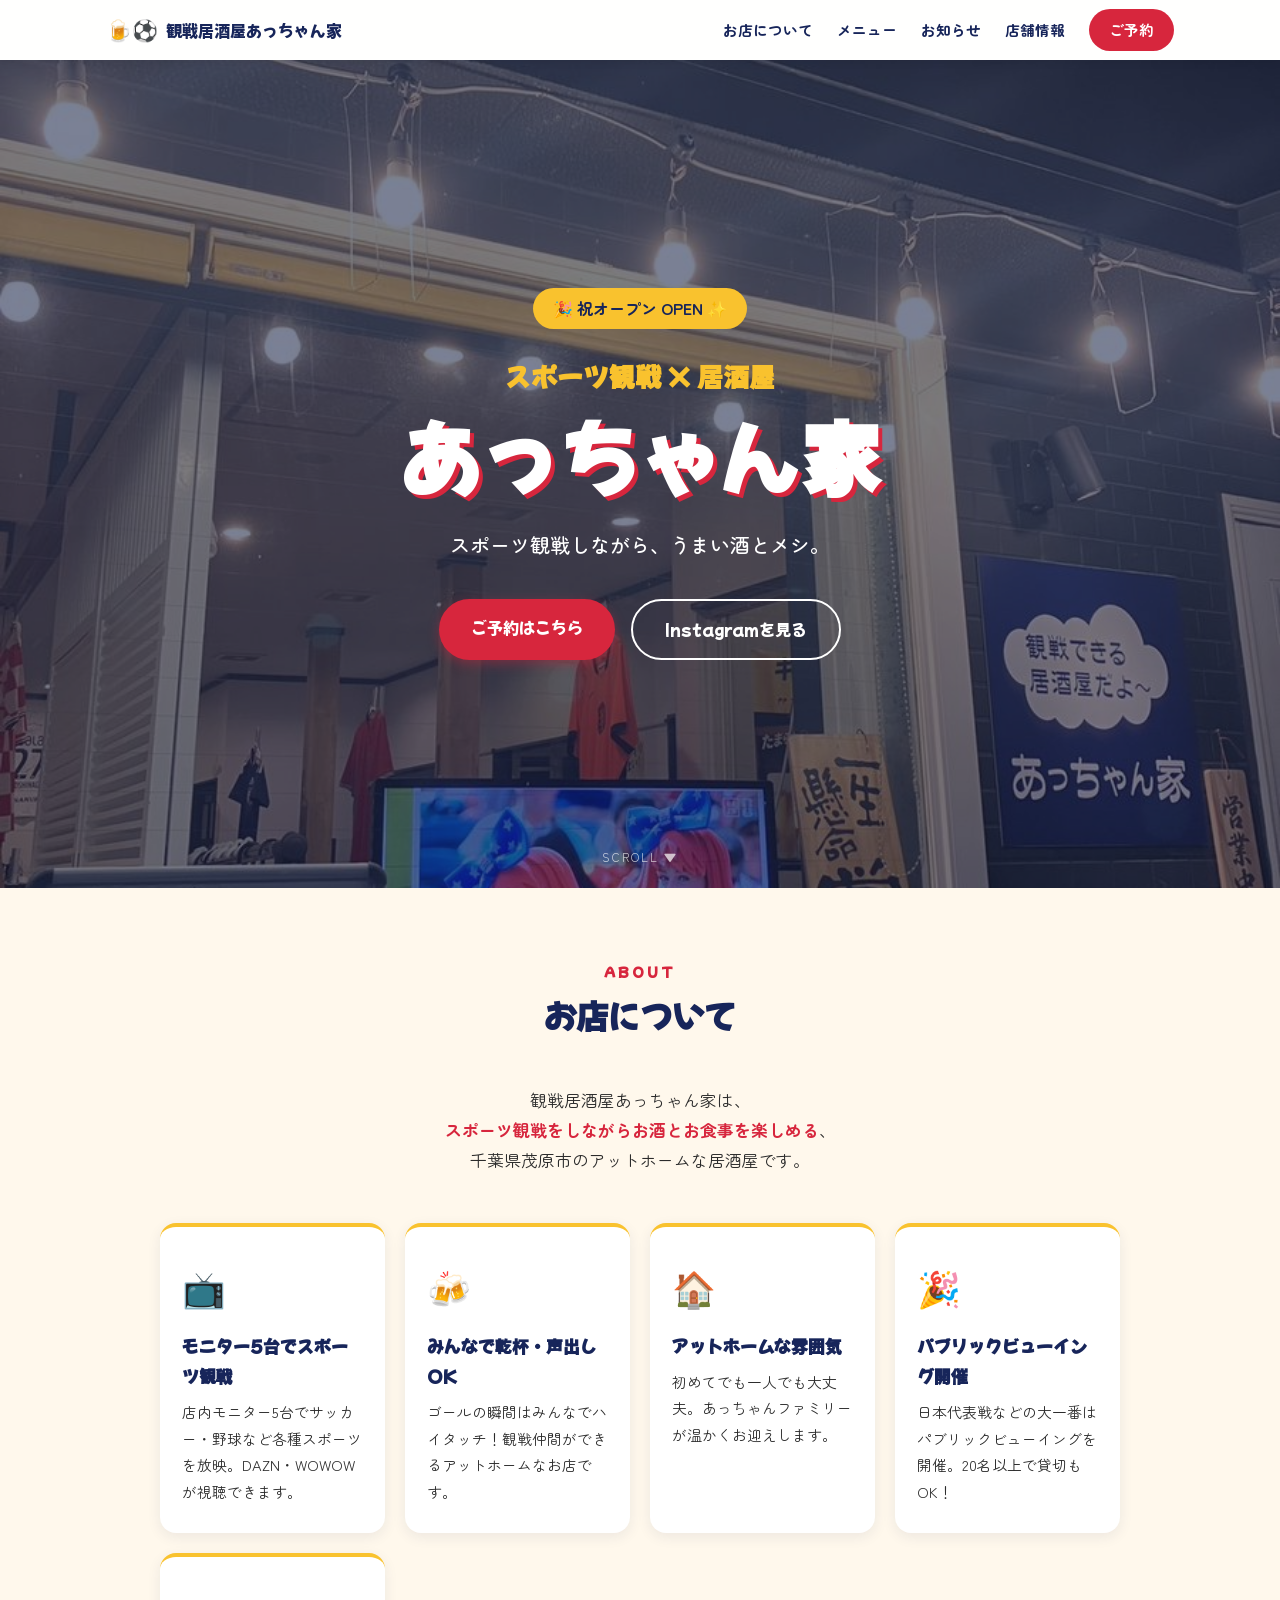
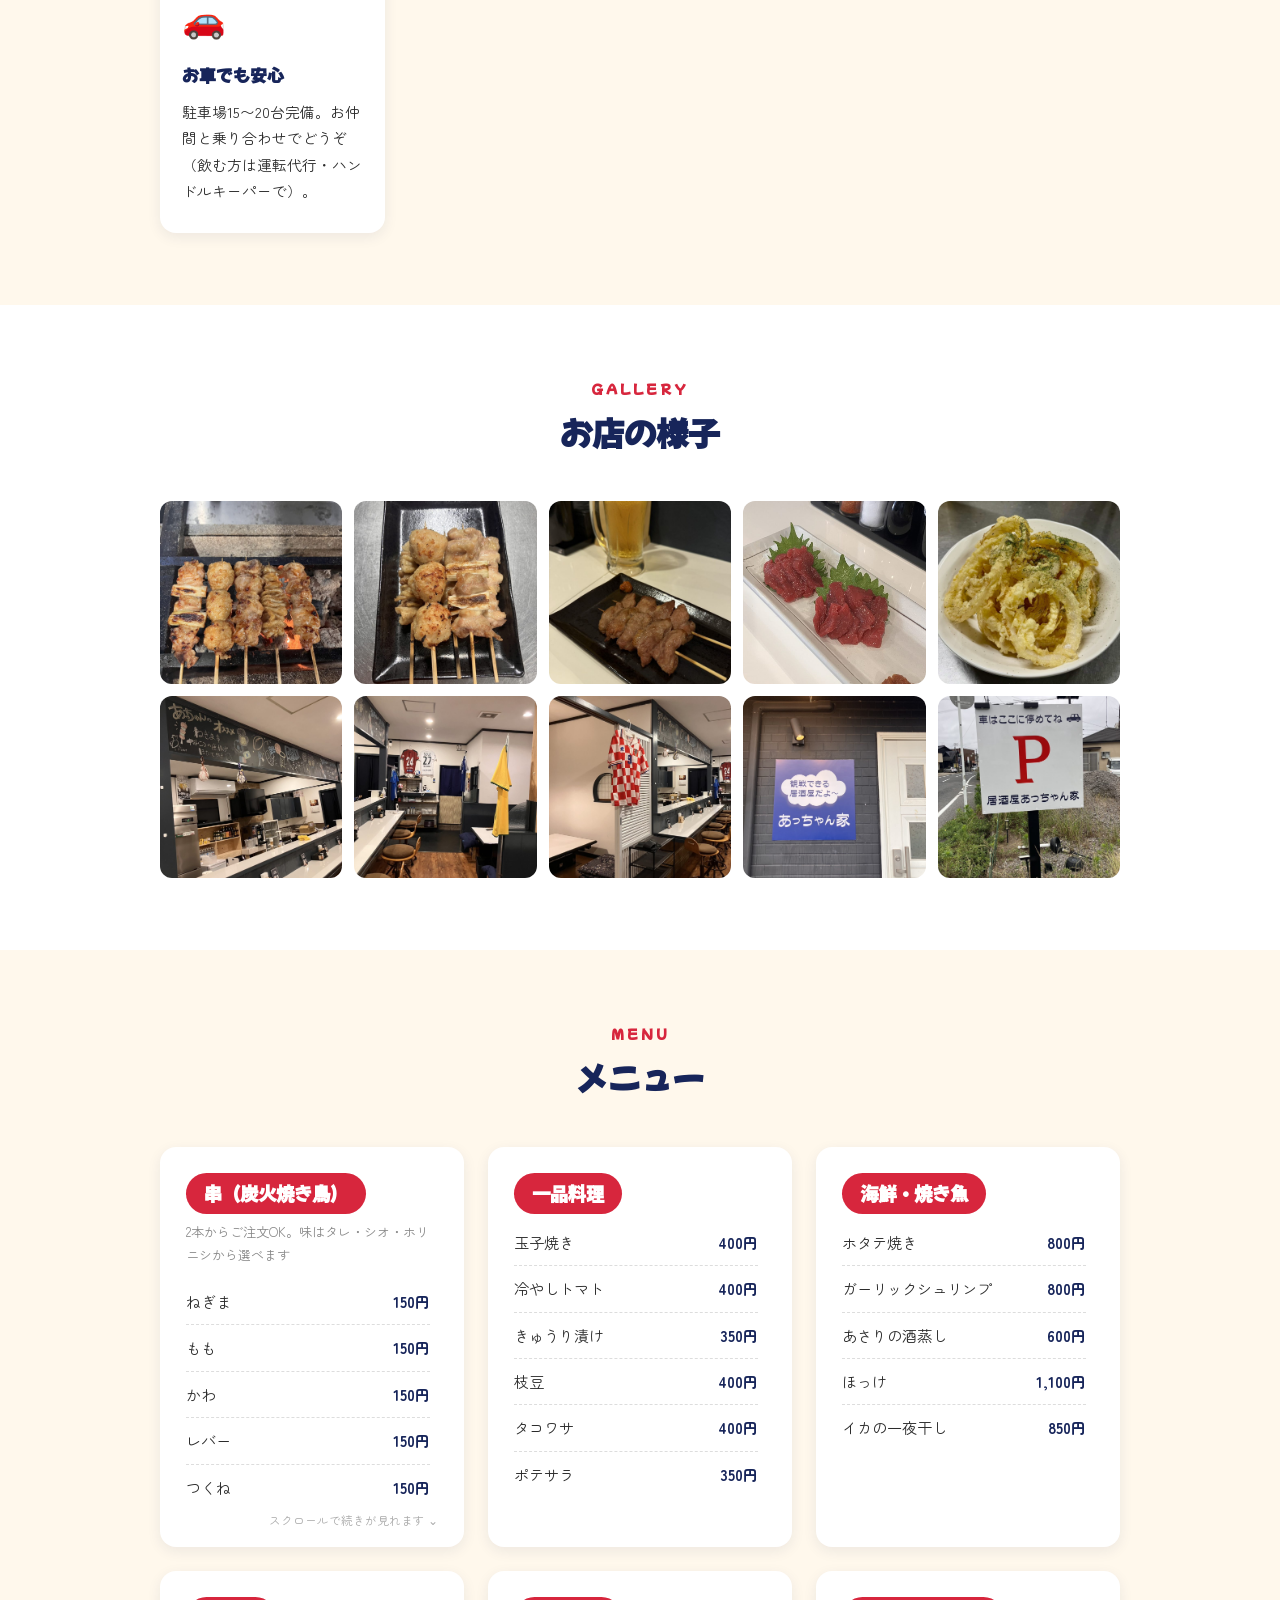
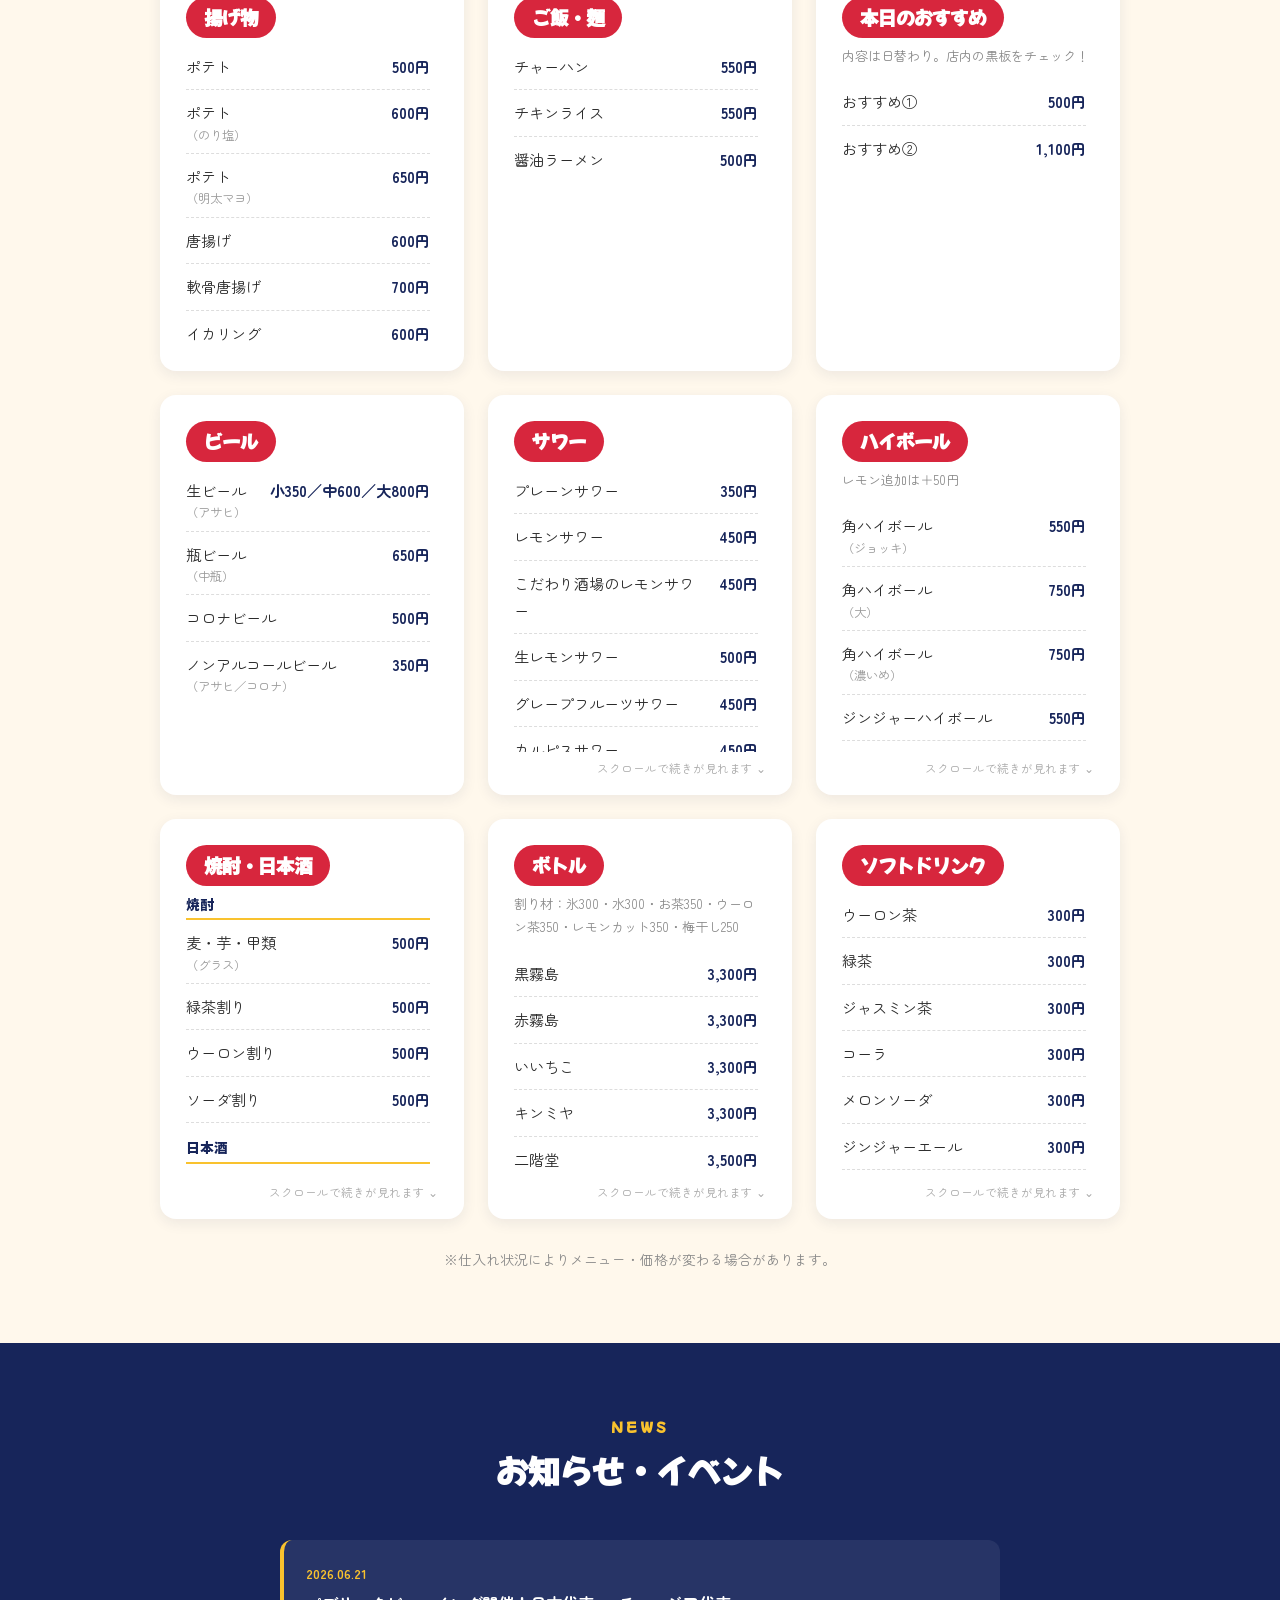
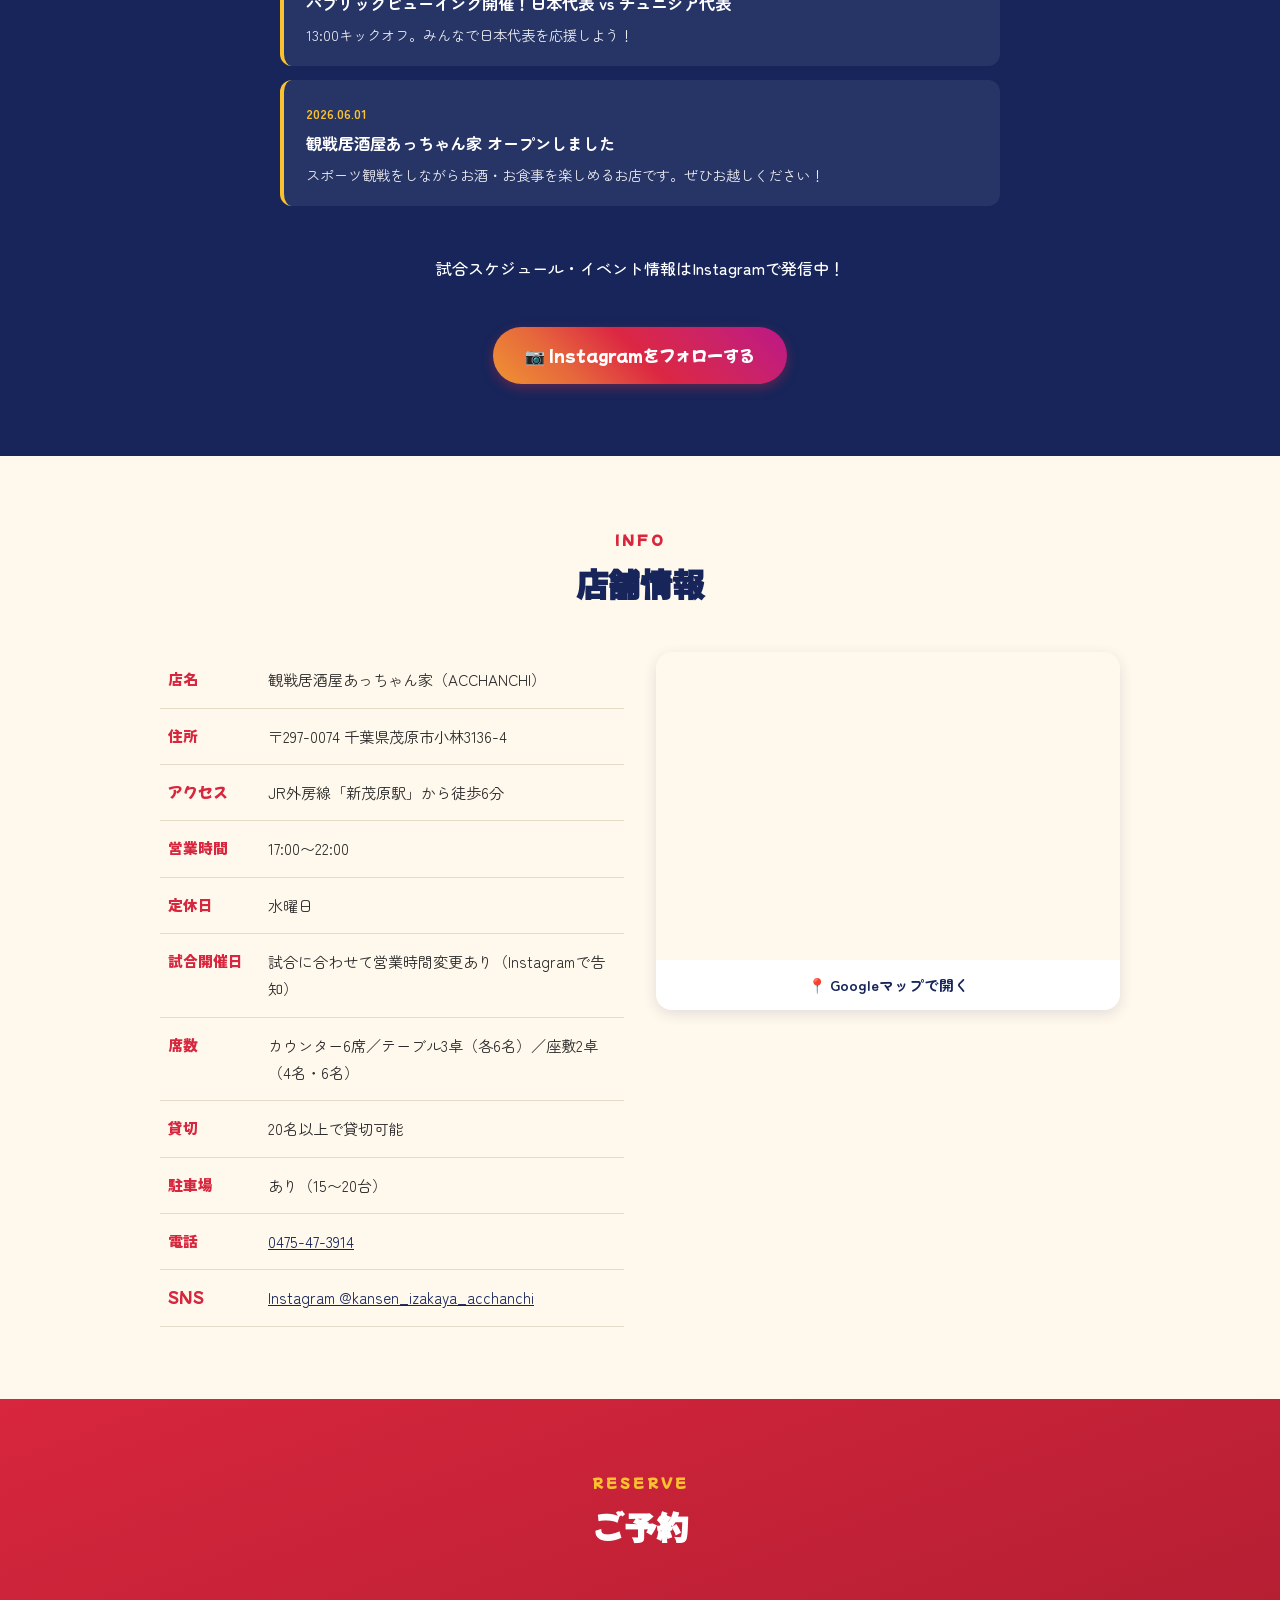
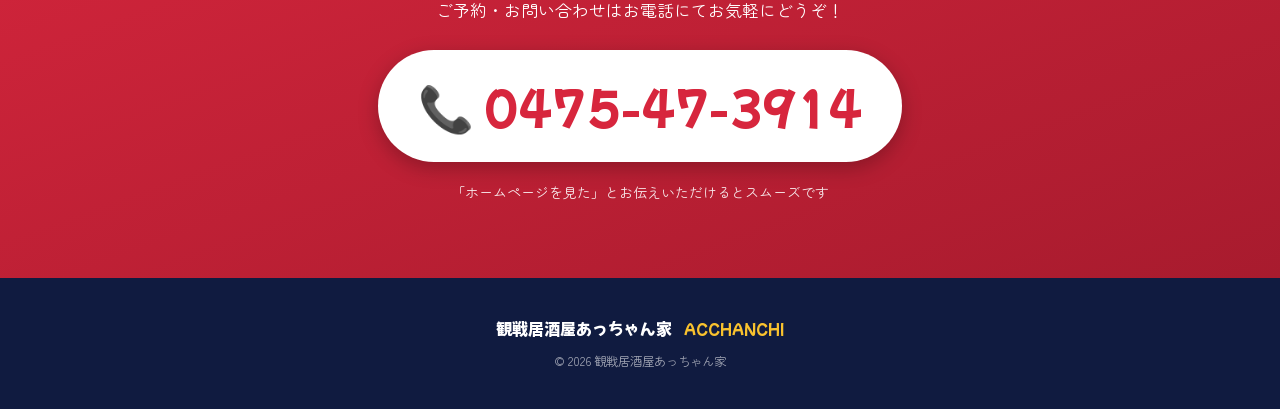
==== commit 2d7ab138: "deploy: 2026-07-08 12:13" ====
--- a/index.html
+++ b/index.html
@@ -96,7 +96,7 @@
       <h2 class="section-title"><span class="section-en">NEWS</span>お知らせ・イベント</h2>
       <ul class="news-list" id="newsList"></ul>
       <div class="insta-block">
-        <p class="insta-lead">試合スケジュール・イベント情報はInstagramで発信中！</p>
+        <p class="insta-lead">試合スケジュール・イベント情報はInstagramで<br class="sp-only">発信中！</p>
         <div class="insta-embeds" id="instaEmbeds"></div>
         <a href="#" class="btn btn-insta" id="instaBtn" target="_blank" rel="noopener">
           📷 Instagramをフォローする
--- a/css/style.css
+++ b/css/style.css
@@ -208,8 +208,18 @@
   padding: 9px 0; border-bottom: 1px dashed #ddd; font-size: 0.95rem;
 }
 .menu-items li:last-child { border-bottom: none; }
+.menu-item-sub { display: block; font-size: 0.78rem; color: #999; line-height: 1.4; }
+.menu-items li.menu-subheading {
+  display: block; border-bottom: 2px solid var(--yellow);
+  font-family: var(--font-head); font-size: 0.85rem; color: var(--navy);
+  padding: 12px 0 2px;
+}
+.menu-items li.menu-subheading:first-child { padding-top: 0; }
 .menu-price { font-weight: 700; color: var(--navy); white-space: nowrap; margin-left: 12px; }
-.menu-note { text-align: center; margin-top: 28px; font-size: 0.85rem; color: #888; }
+.menu-note {
+  text-align: center; margin-top: 28px; color: #888;
+  white-space: nowrap; font-size: clamp(0.6rem, 3.2vw, 0.85rem);
+}
 
 /* ---------- お知らせ ---------- */
 .news { background: var(--navy); color: var(--white); }
@@ -255,7 +265,10 @@
 }
 .reserve-title { color: var(--white); }
 .reserve .section-en { color: var(--yellow); }
-.reserve-lead { margin-bottom: 24px; font-size: 1.05rem; }
+.reserve-lead {
+  margin-bottom: 24px; white-space: nowrap;
+  font-size: clamp(0.78rem, 3.9vw, 1.05rem);
+}
 .reserve-tel {
   display: inline-block; font-family: var(--font-head);
   font-size: clamp(1.4rem, 5.5vw, 2.8rem);
@@ -266,7 +279,12 @@
   transition: transform 0.2s;
 }
 .reserve-tel:hover { transform: scale(1.03); }
-.reserve-note { margin-top: 18px; font-size: 0.88rem; opacity: 0.9; }
+.reserve-note {
+  margin-top: 18px; opacity: 0.9;
+  white-space: nowrap; font-size: clamp(0.6rem, 3.3vw, 0.88rem);
+}
+/* スマホ幅だけ有効な改行 */
+@media (min-width: 768px) { .sp-only { display: none; } }
 
 /* ---------- フッター ---------- */
 .footer { background: var(--navy-dark); color: var(--white); text-align: center; padding: 36px 20px 90px; }
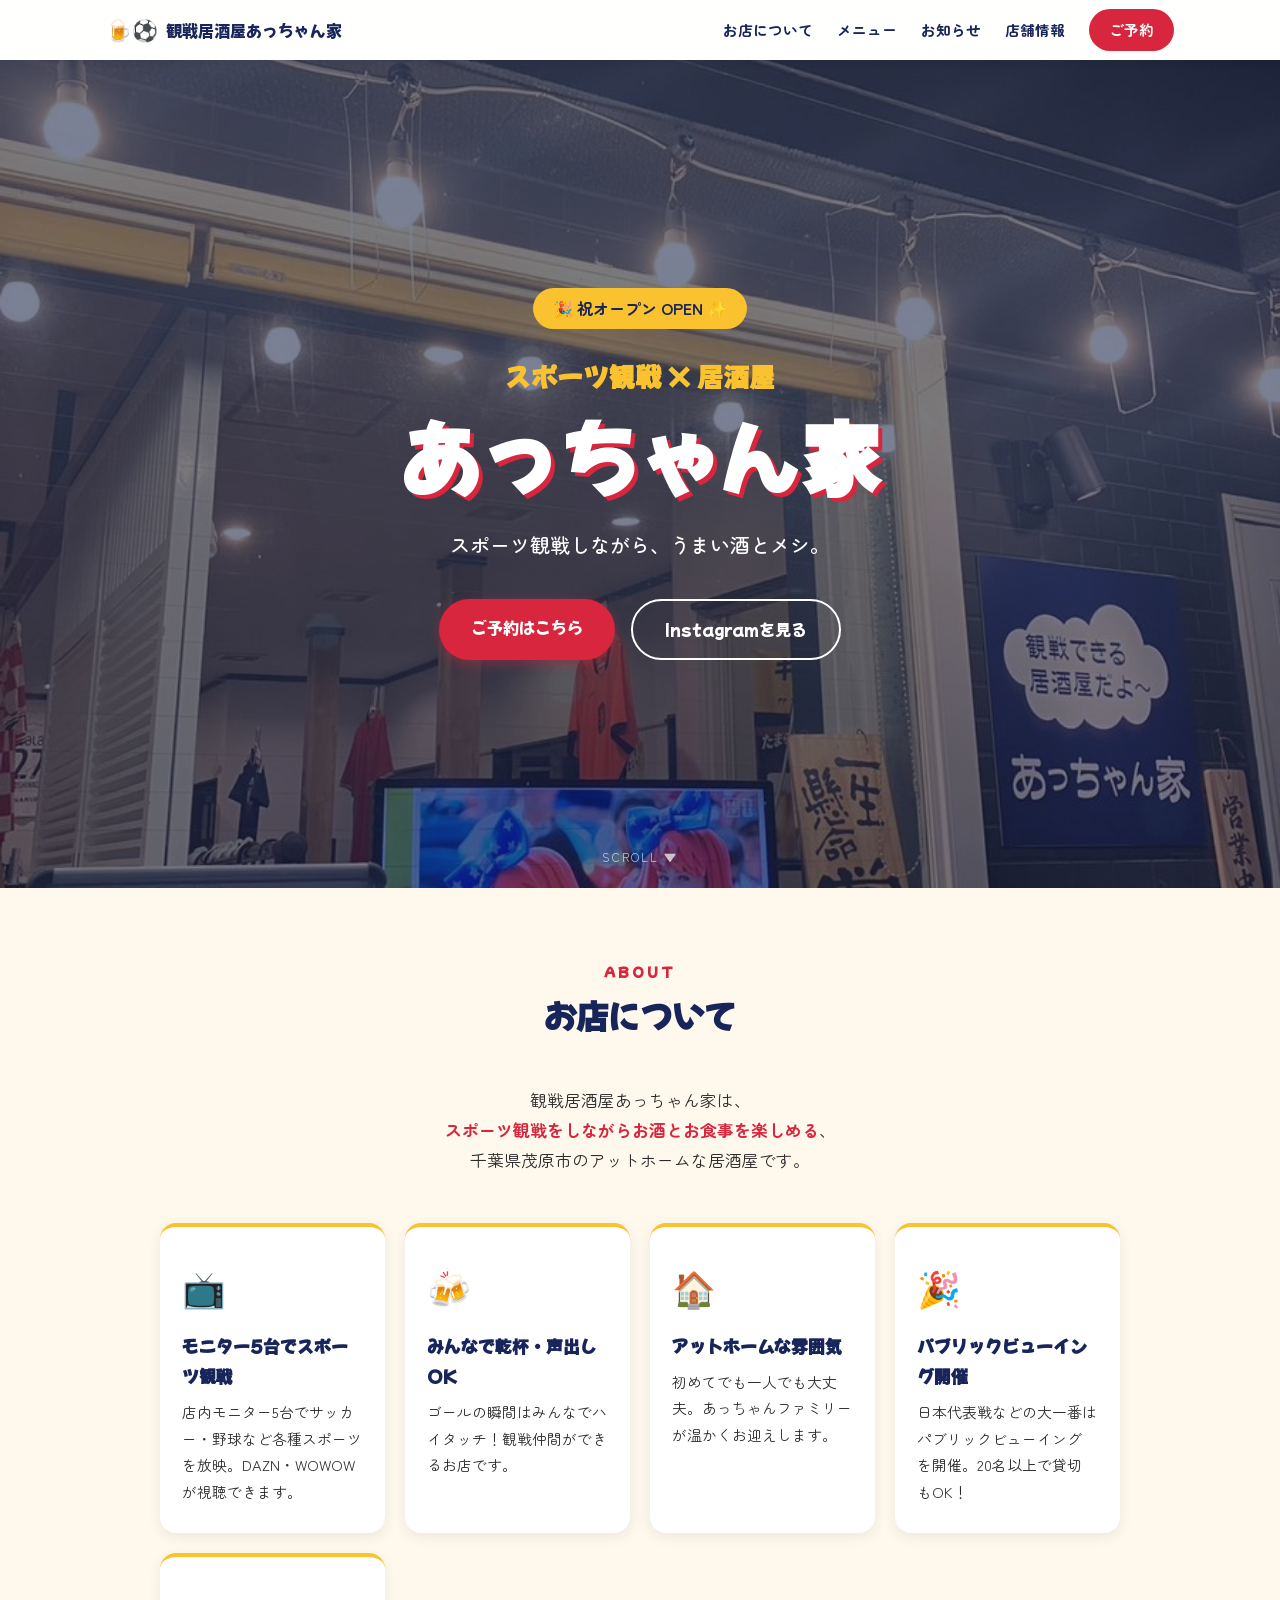
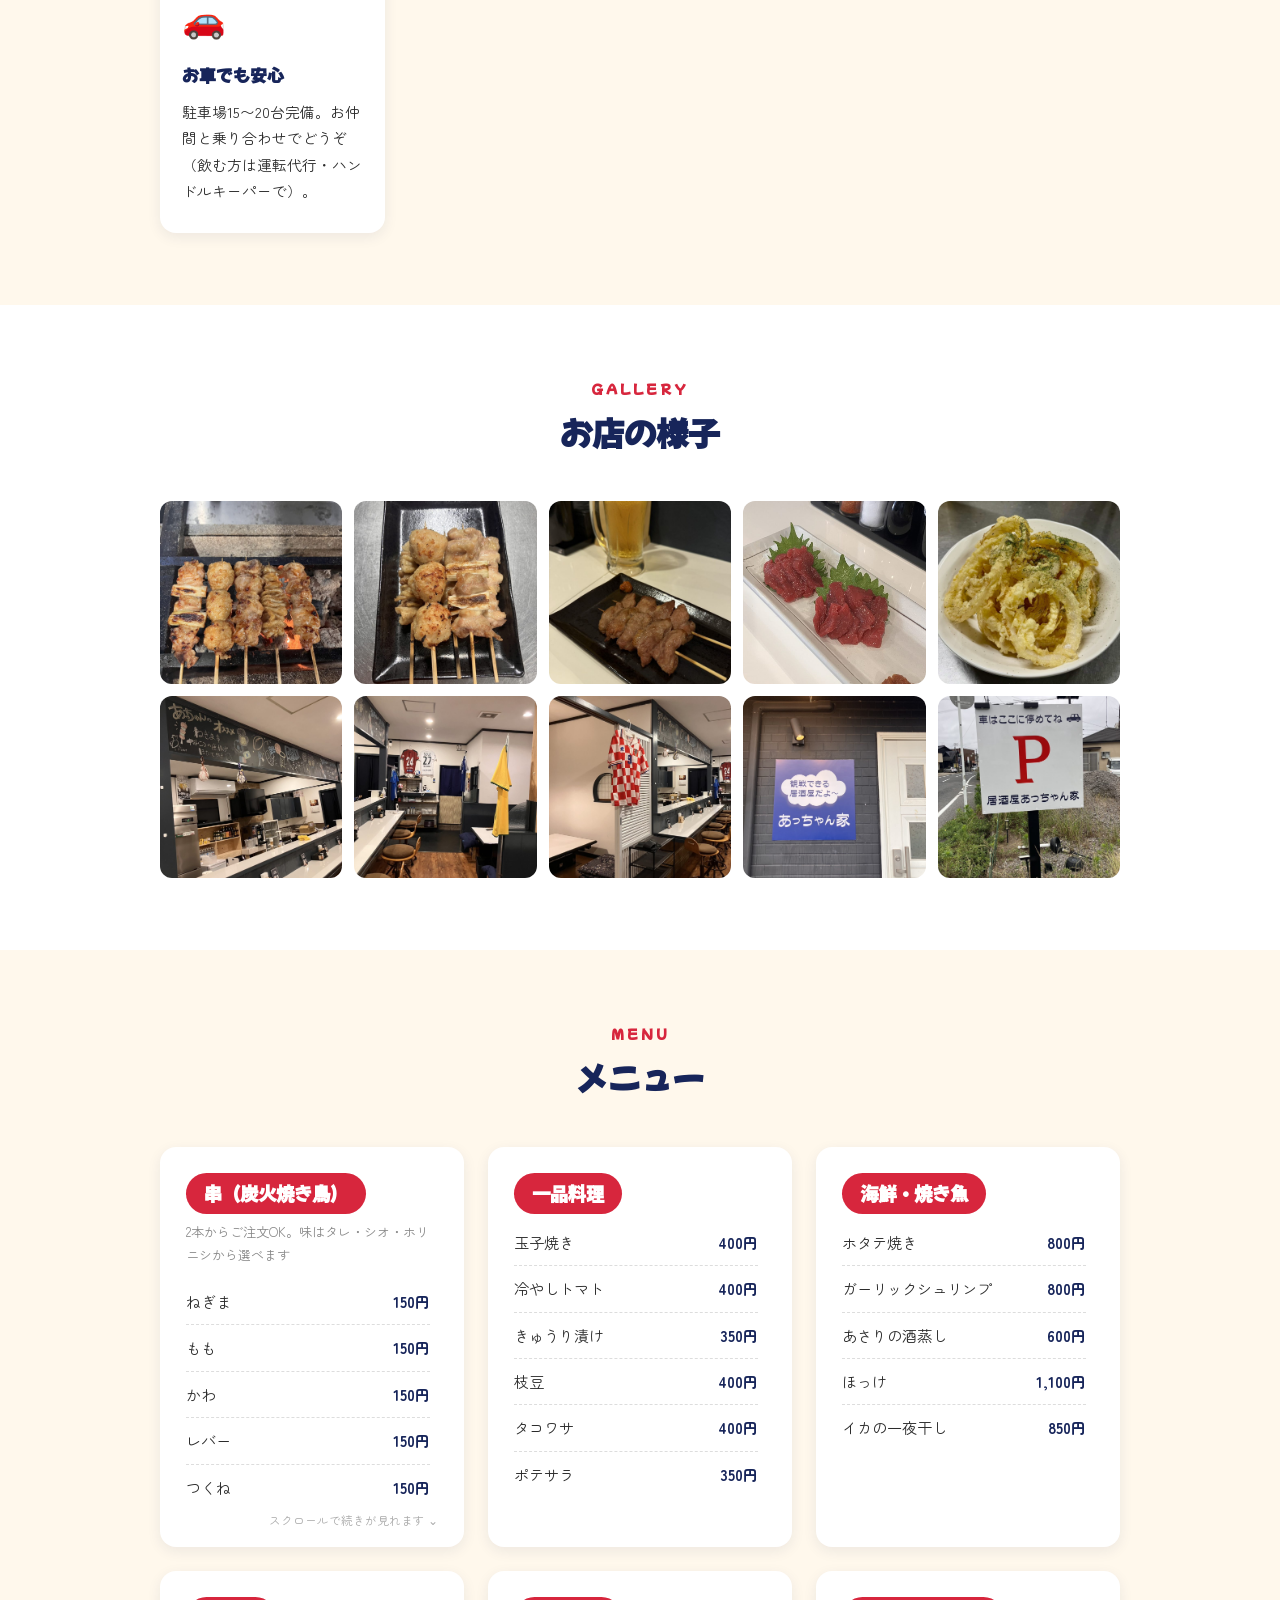
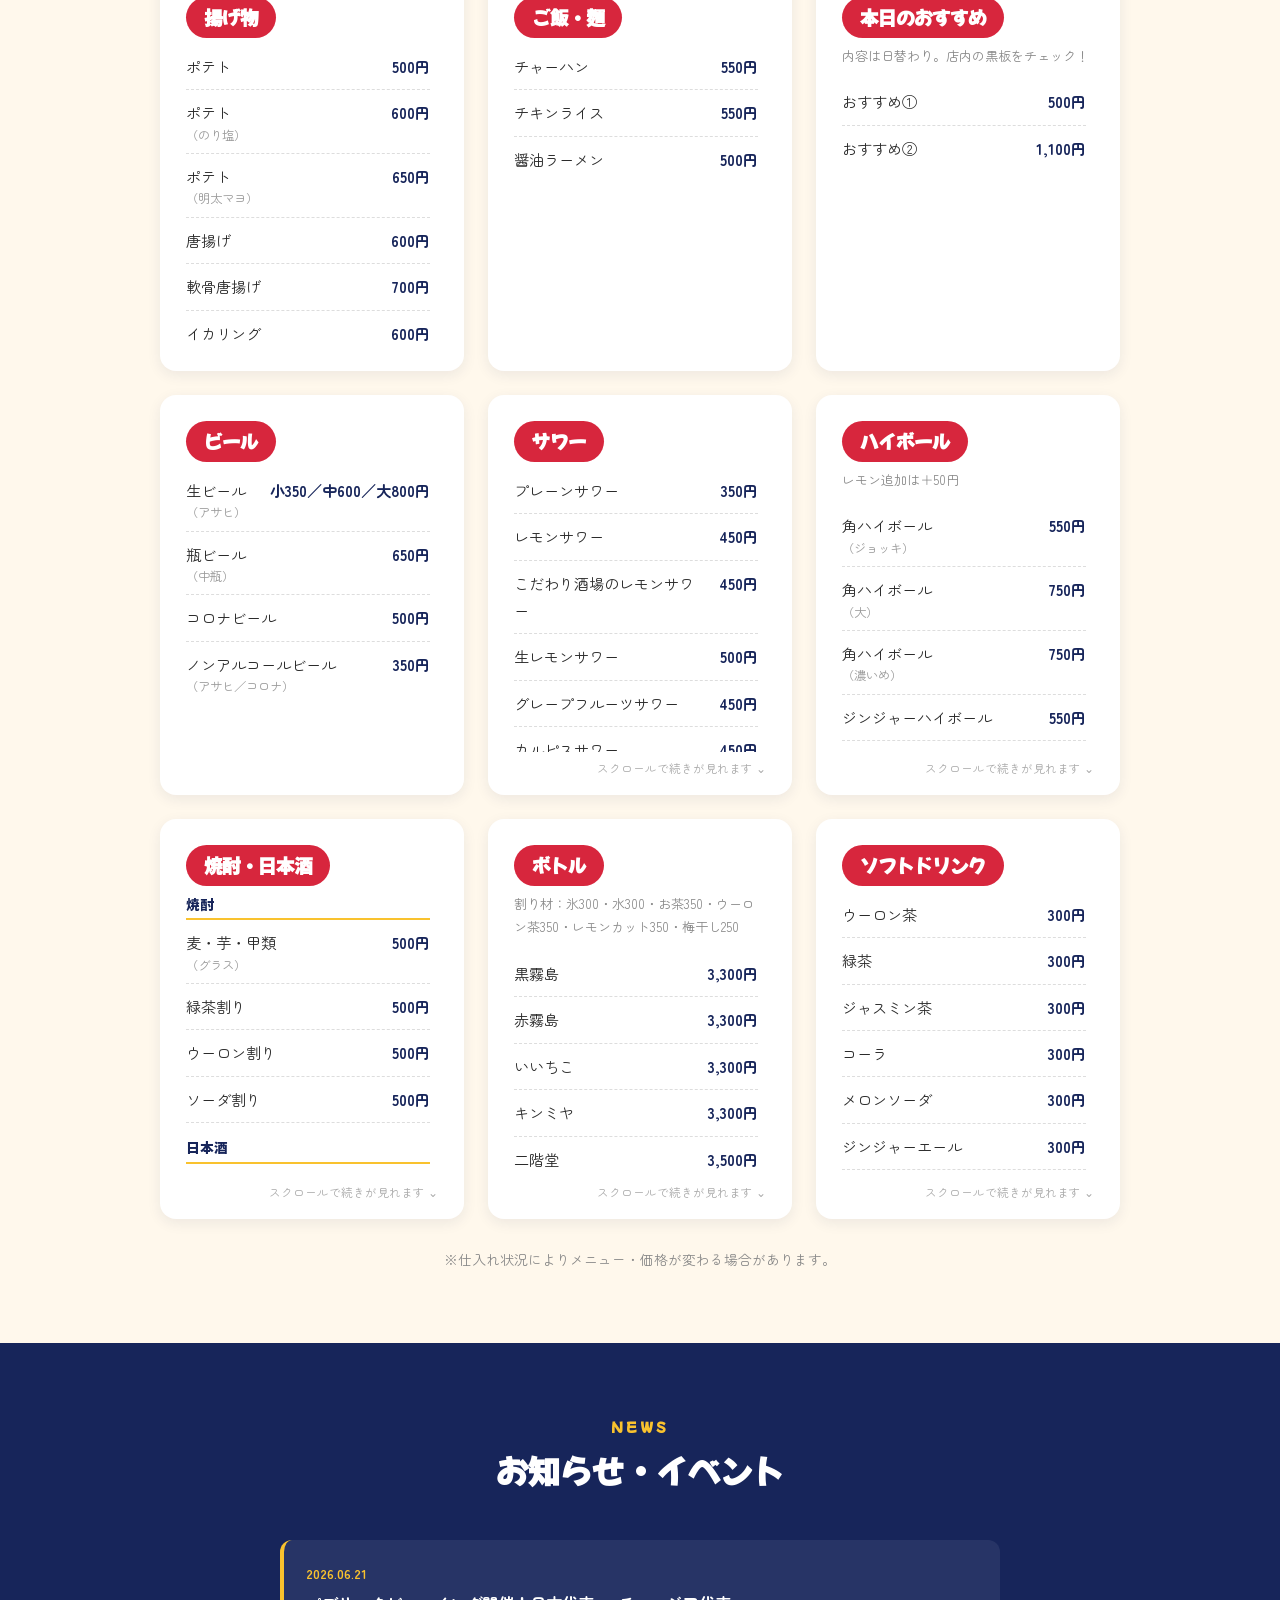
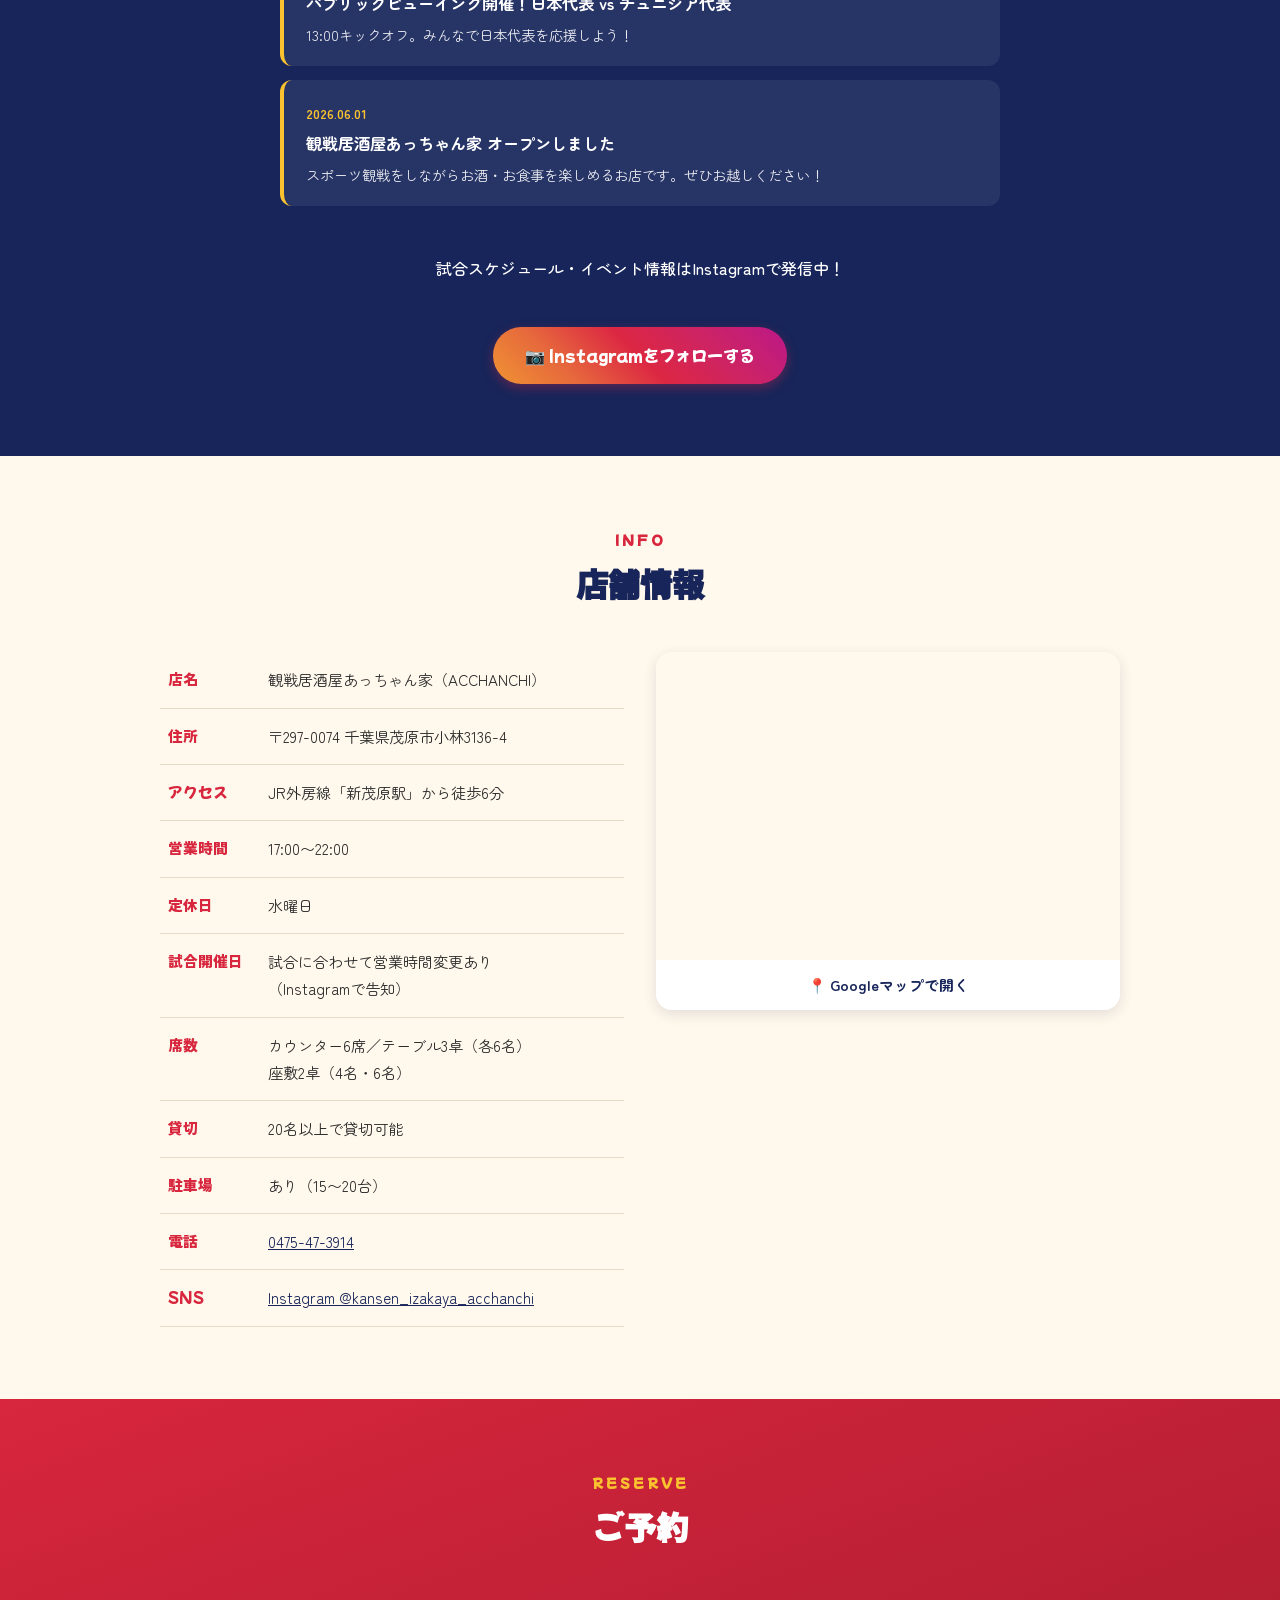
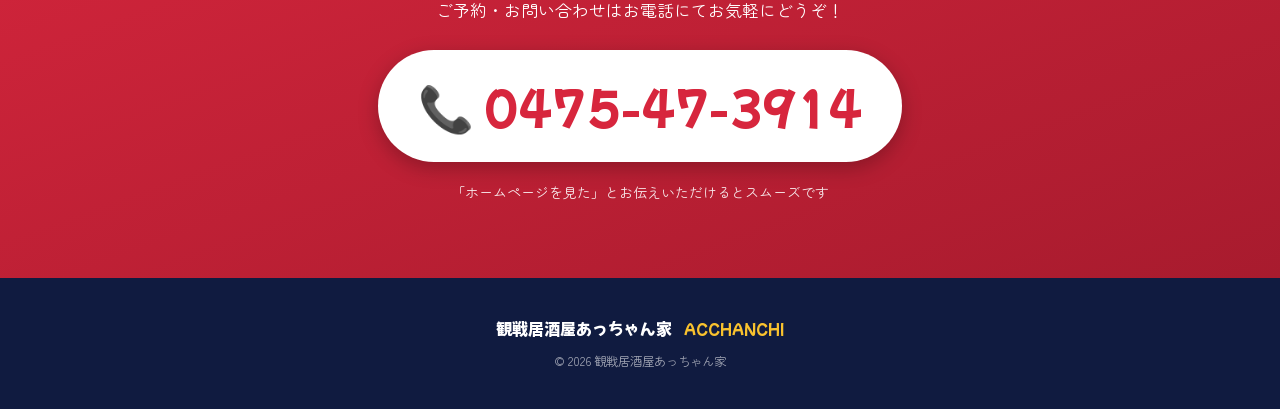
==== commit f9ba7382: "deploy: 2026-07-09 00:33" ====
--- a/index.html
+++ b/index.html
@@ -6,13 +6,13 @@
   <title>観戦居酒屋あっちゃん家｜千葉県茂原市のスポーツ観戦居酒屋</title>
   <meta name="description" content="千葉県茂原市・新茂原駅徒歩6分のスポーツ観戦居酒屋「あっちゃん家」。モニター5台（DAZN・WOWOW）でスポーツ観戦をしながら、炭火焼き鳥とお酒を楽しめるアットホームなお店。駐車場完備・20名以上で貸切OK・パブリックビューイングも開催！">
   <link rel="icon" type="image/svg+xml" href="images/favicon.svg">
-  <link rel="canonical" href="https://taka-tokium.github.io/acchanchi-hp/">
-  <!-- OGP（LINE・X等でURL共有時のカード表示）。独自ドメイン移行時はURLを差し替えること -->
+  <link rel="canonical" href="https://acchanchi.com/">
+  <!-- OGP（LINE・X等でURL共有時のカード表示）。ドメイン変更時はこことdata/site-data.jsのstructured.urlを差し替える -->
   <meta property="og:type" content="website">
   <meta property="og:title" content="観戦居酒屋あっちゃん家｜千葉県茂原市のスポーツ観戦居酒屋">
   <meta property="og:description" content="モニター5台でスポーツ観戦しながら炭火焼き鳥とお酒！新茂原駅徒歩6分・駐車場完備・貸切OK。">
-  <meta property="og:url" content="https://taka-tokium.github.io/acchanchi-hp/">
-  <meta property="og:image" content="https://taka-tokium.github.io/acchanchi-hp/images/og-image.jpg">
+  <meta property="og:url" content="https://acchanchi.com/">
+  <meta property="og:image" content="https://acchanchi.com/images/og-image.jpg">
   <meta property="og:locale" content="ja_JP">
   <meta name="twitter:card" content="summary_large_image">
   <link rel="preconnect" href="https://fonts.googleapis.com">
--- a/css/style.css
+++ b/css/style.css
@@ -163,7 +163,7 @@
 }
 .feature-icon { font-size: 2.2rem; margin-bottom: 12px; }
 .feature-title { font-family: var(--font-head); font-size: 1.05rem; color: var(--navy); margin-bottom: 8px; }
-.feature-text { font-size: 0.92rem; }
+.feature-text { font-size: 0.92rem; text-wrap: pretty; }
 
 /* ---------- ギャラリー ---------- */
 .gallery { background: var(--white); }
